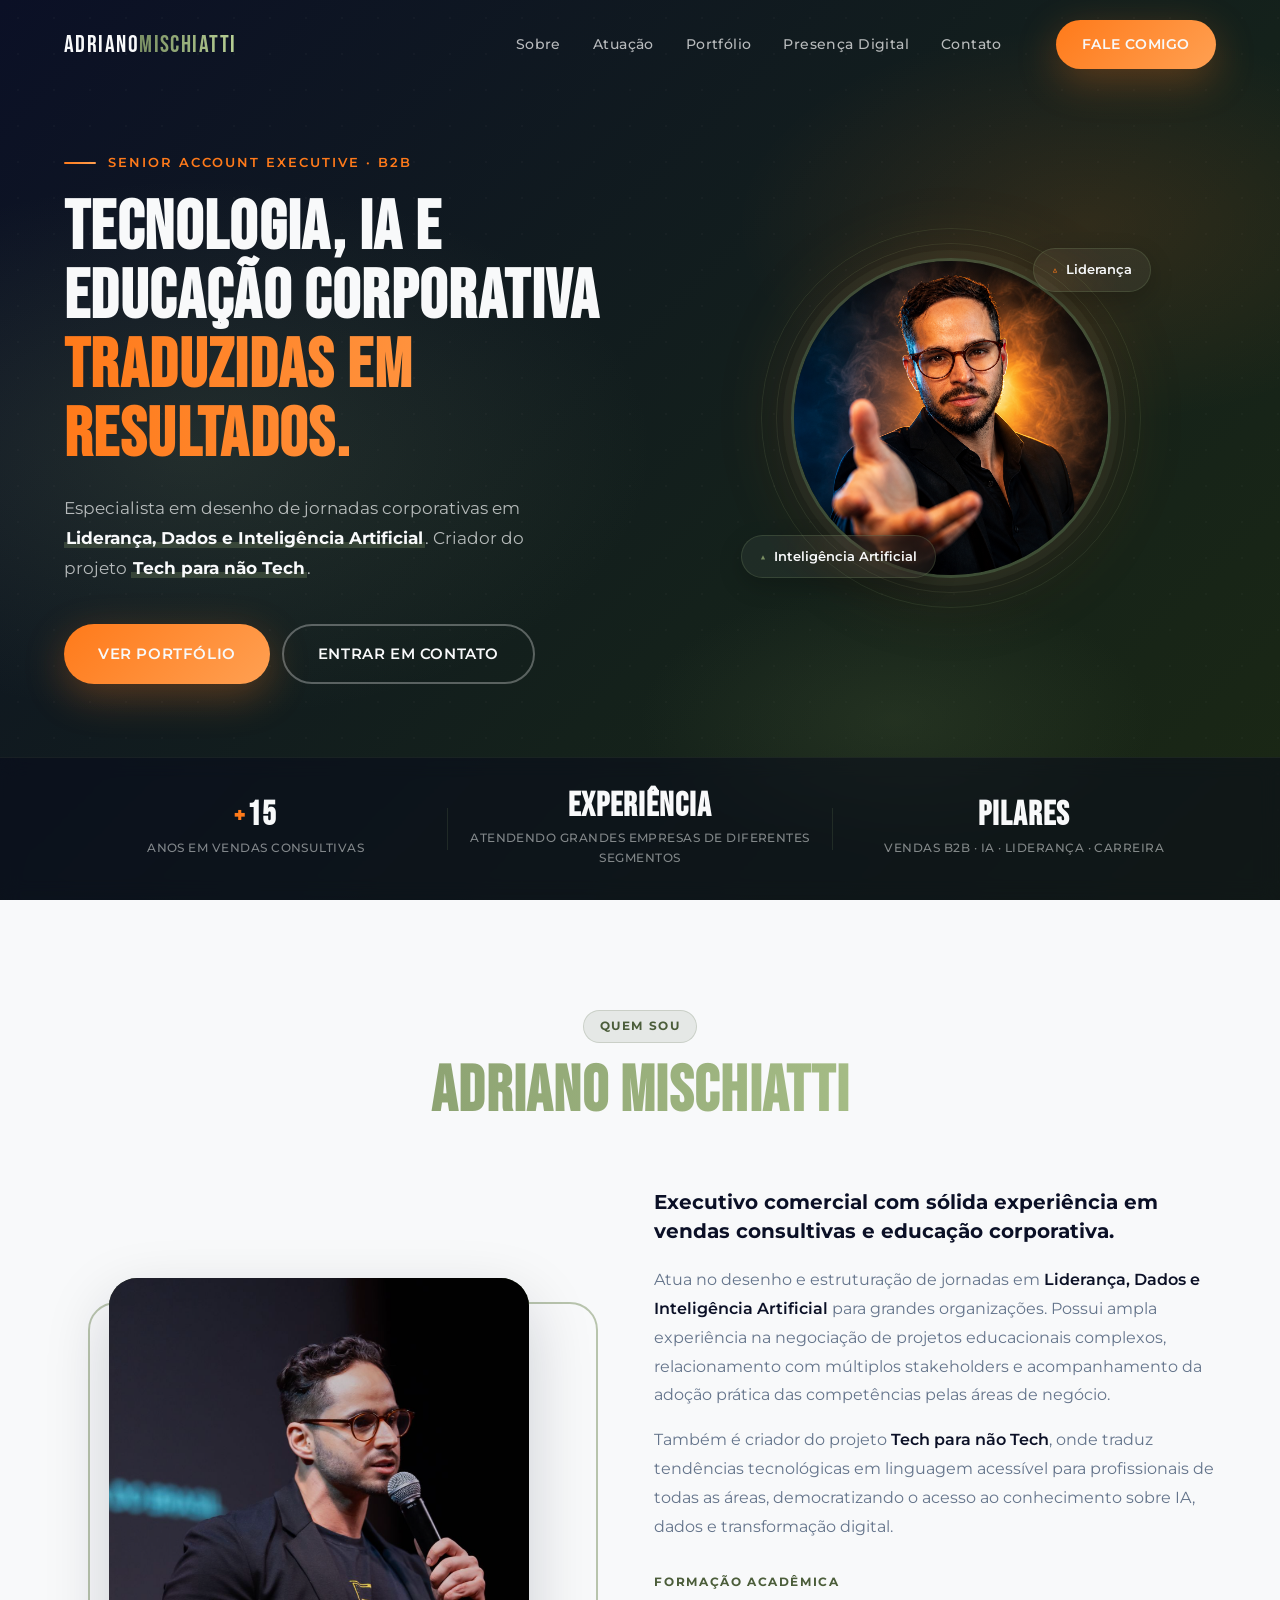
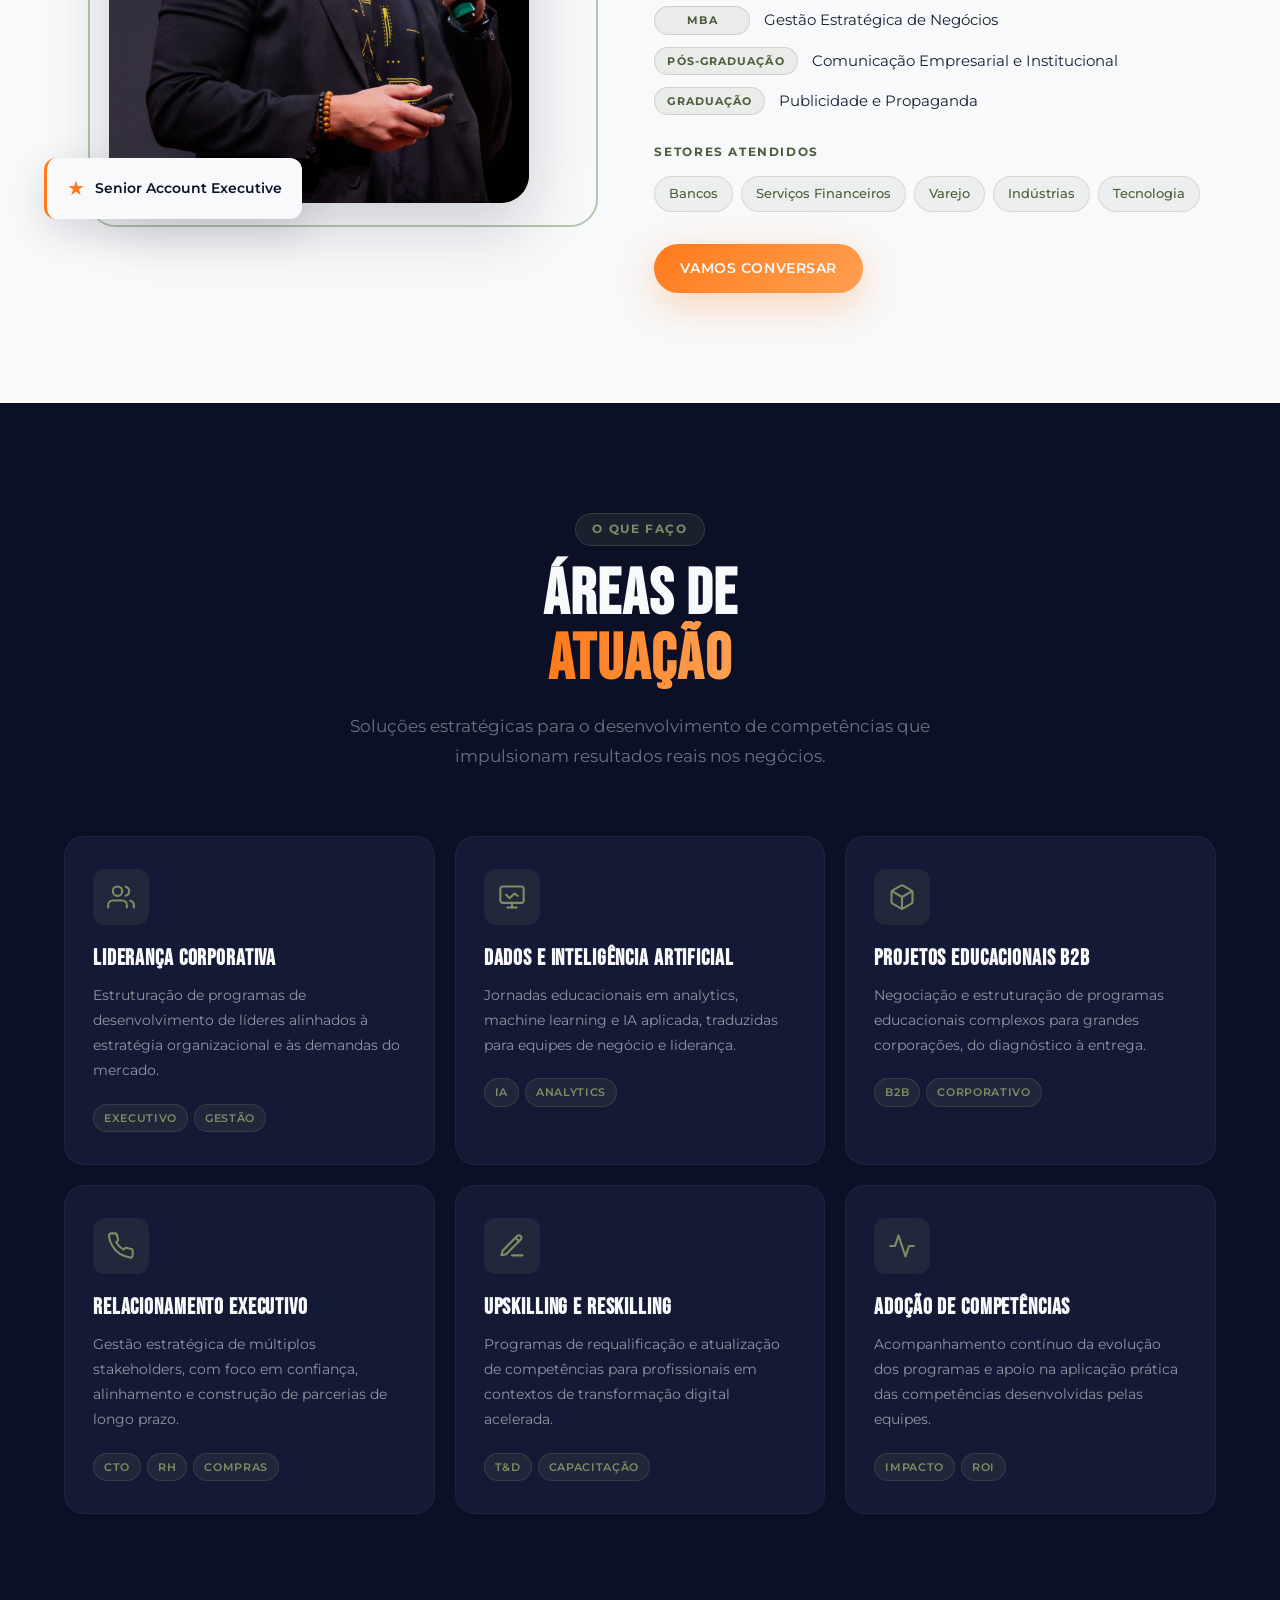
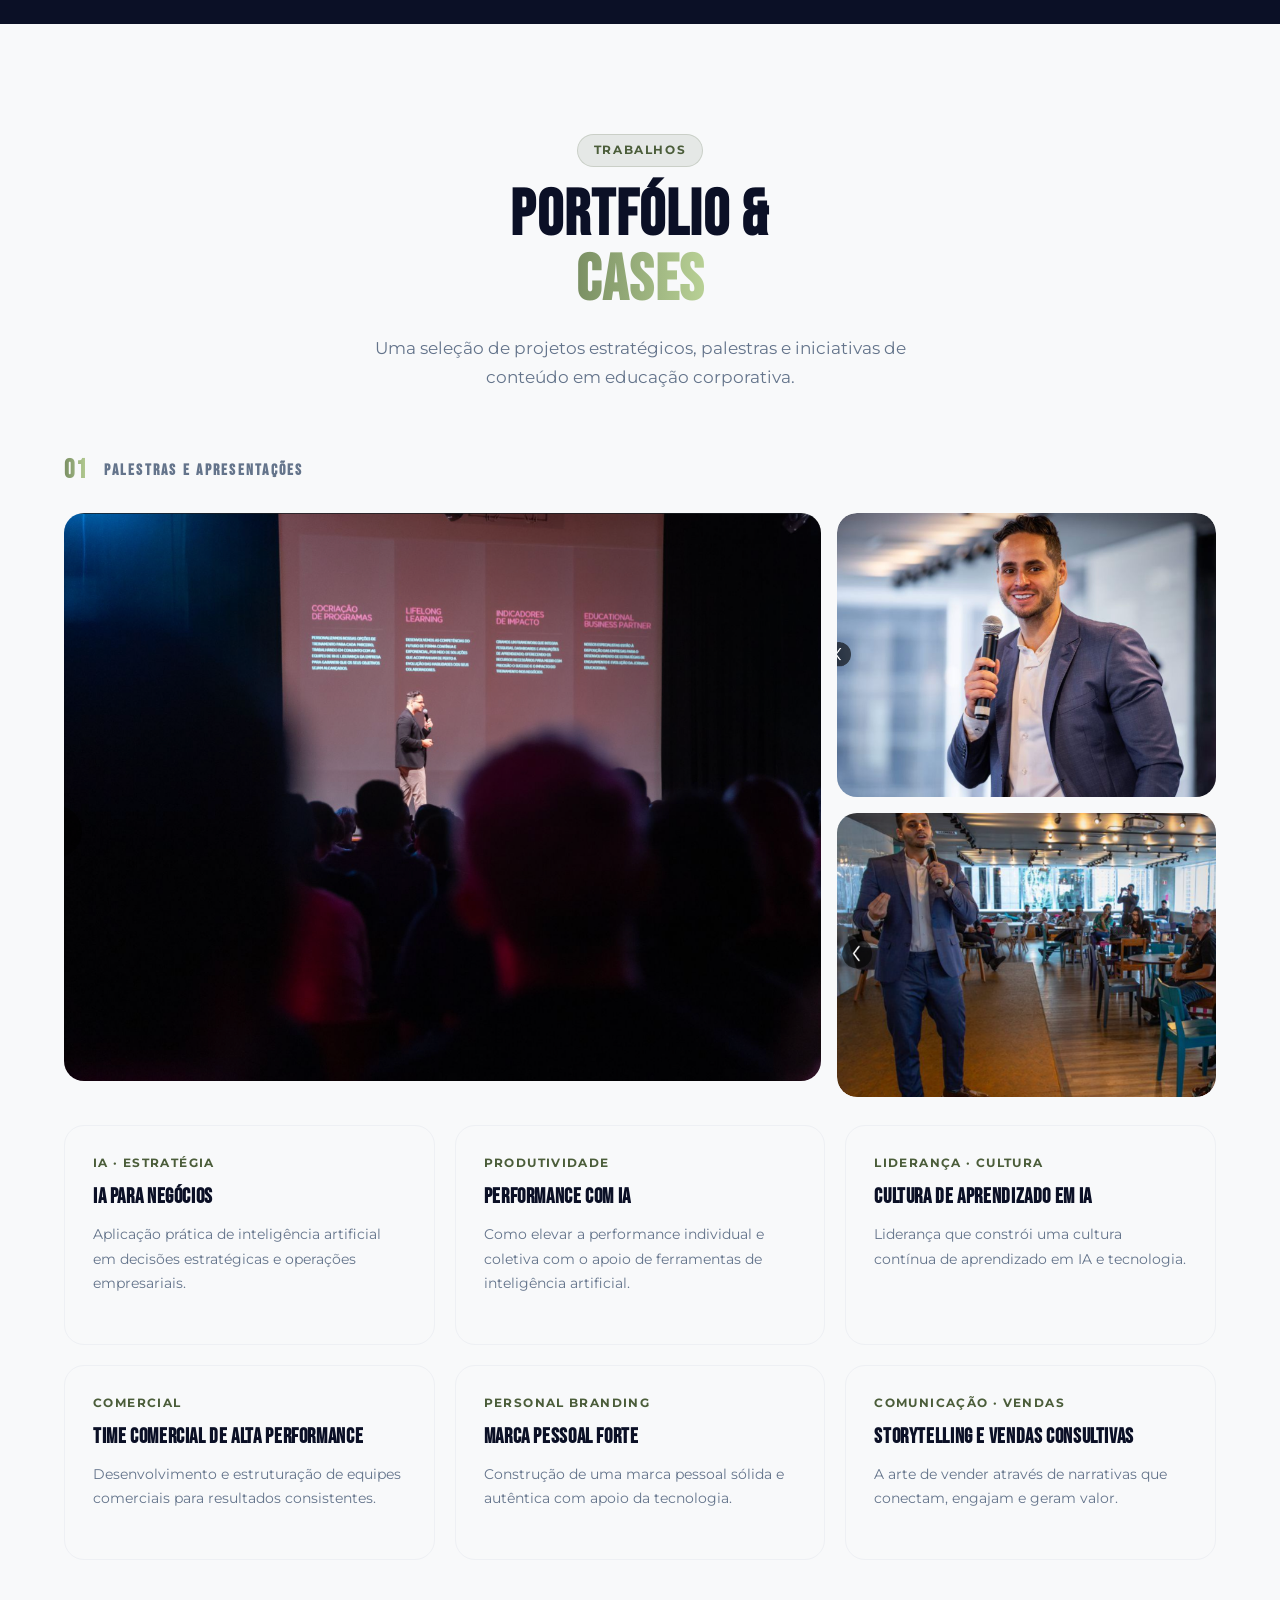
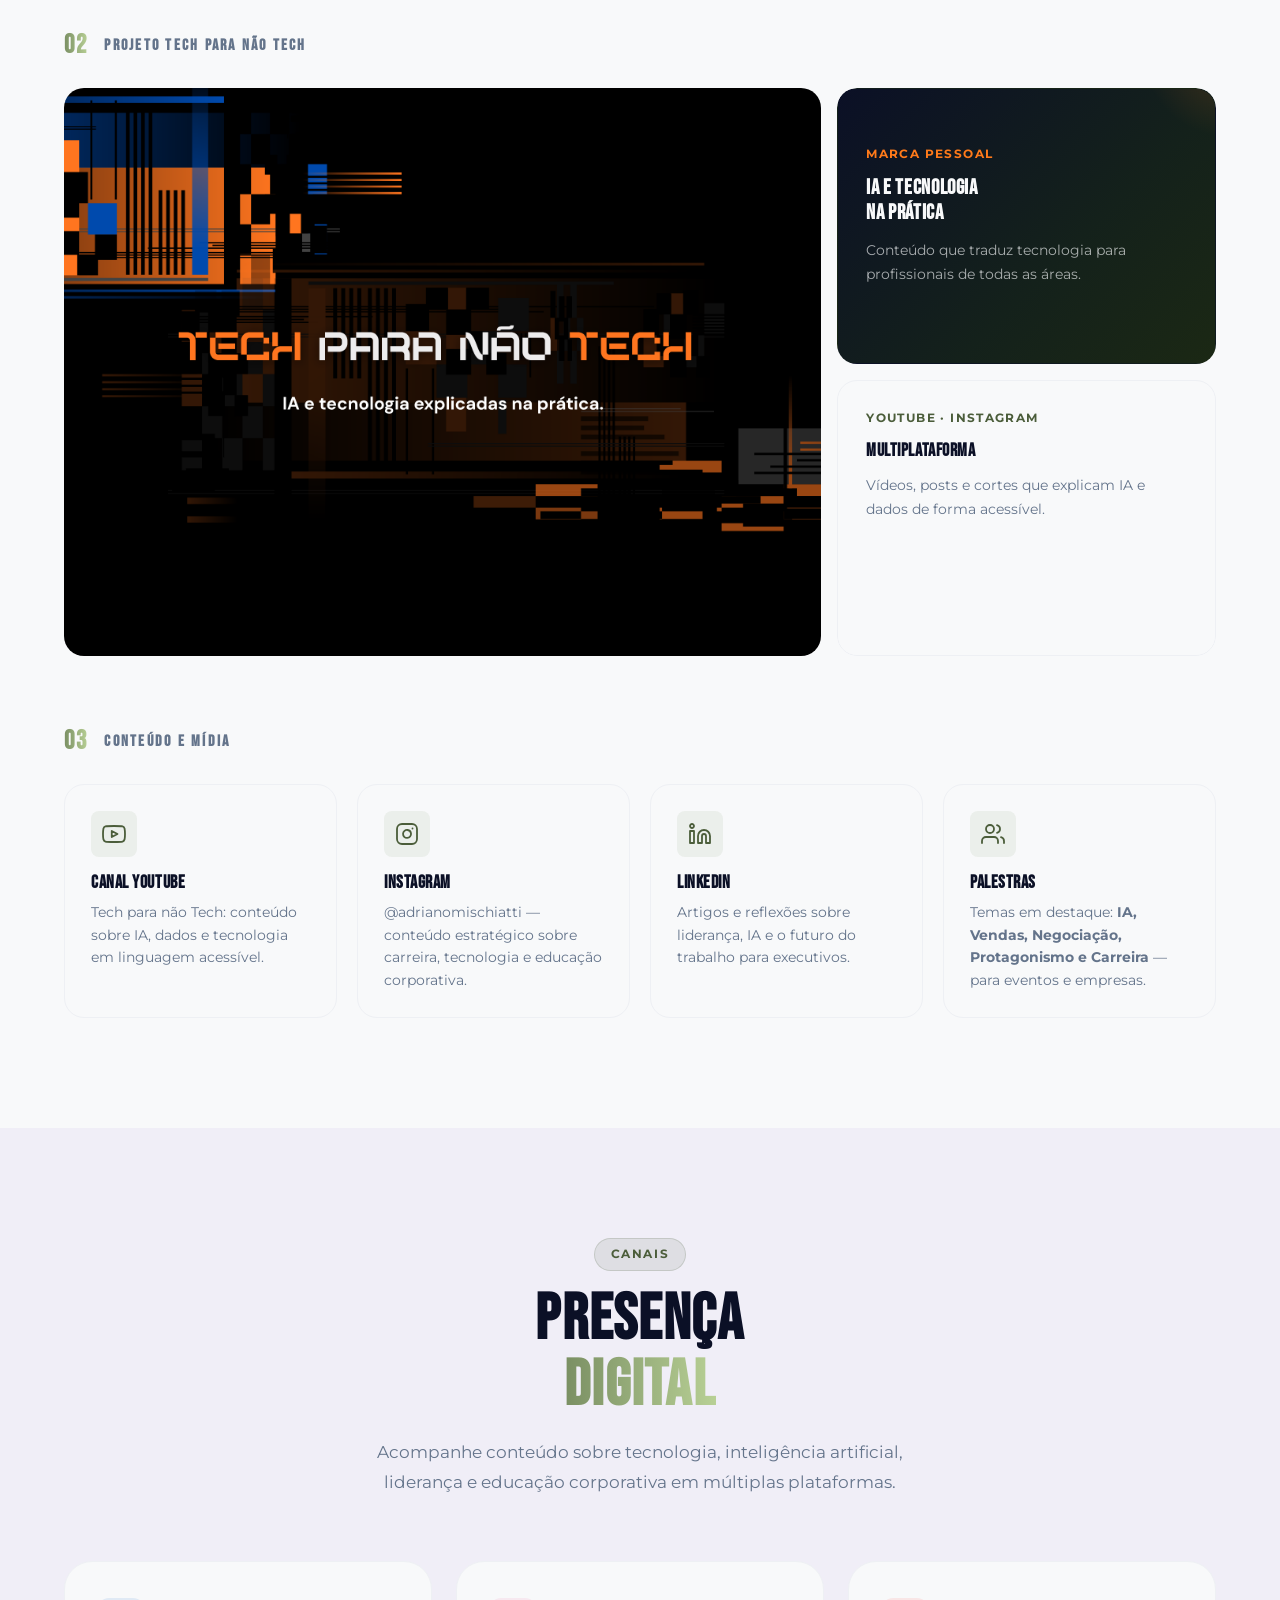
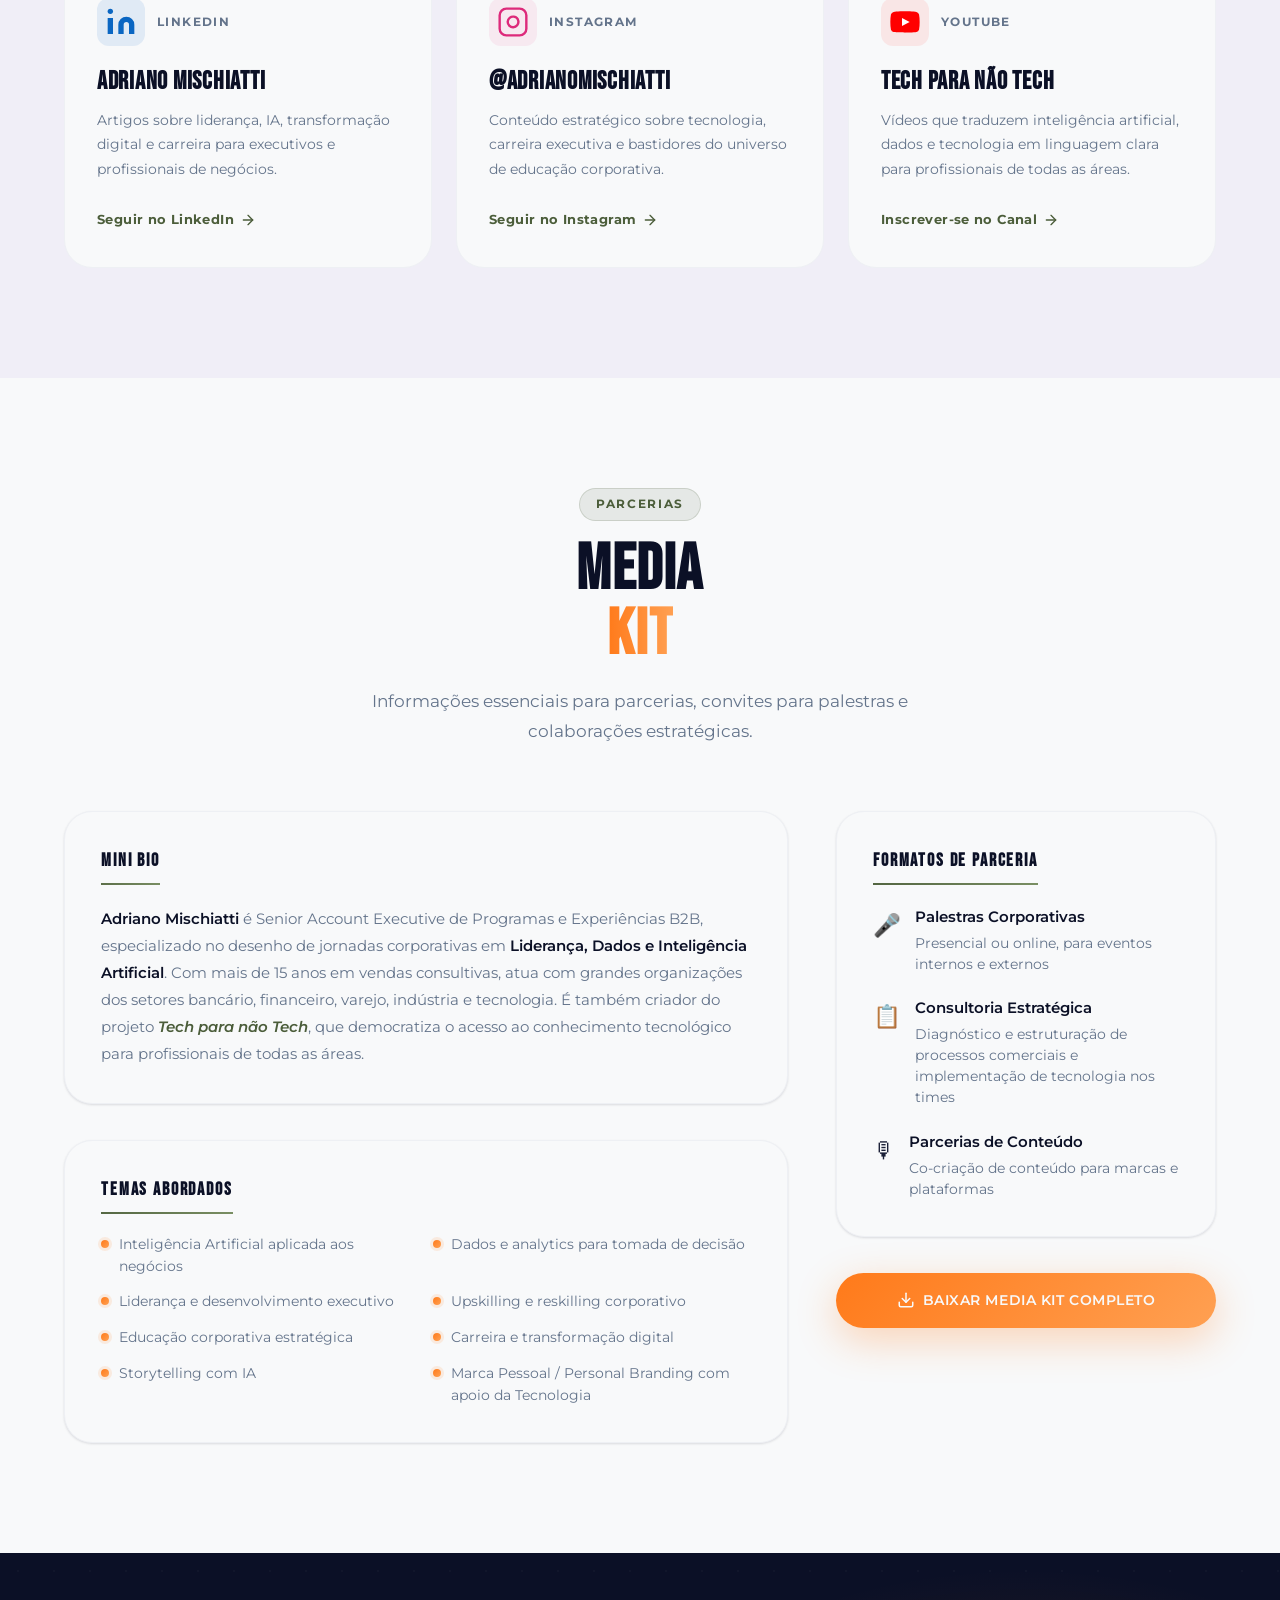
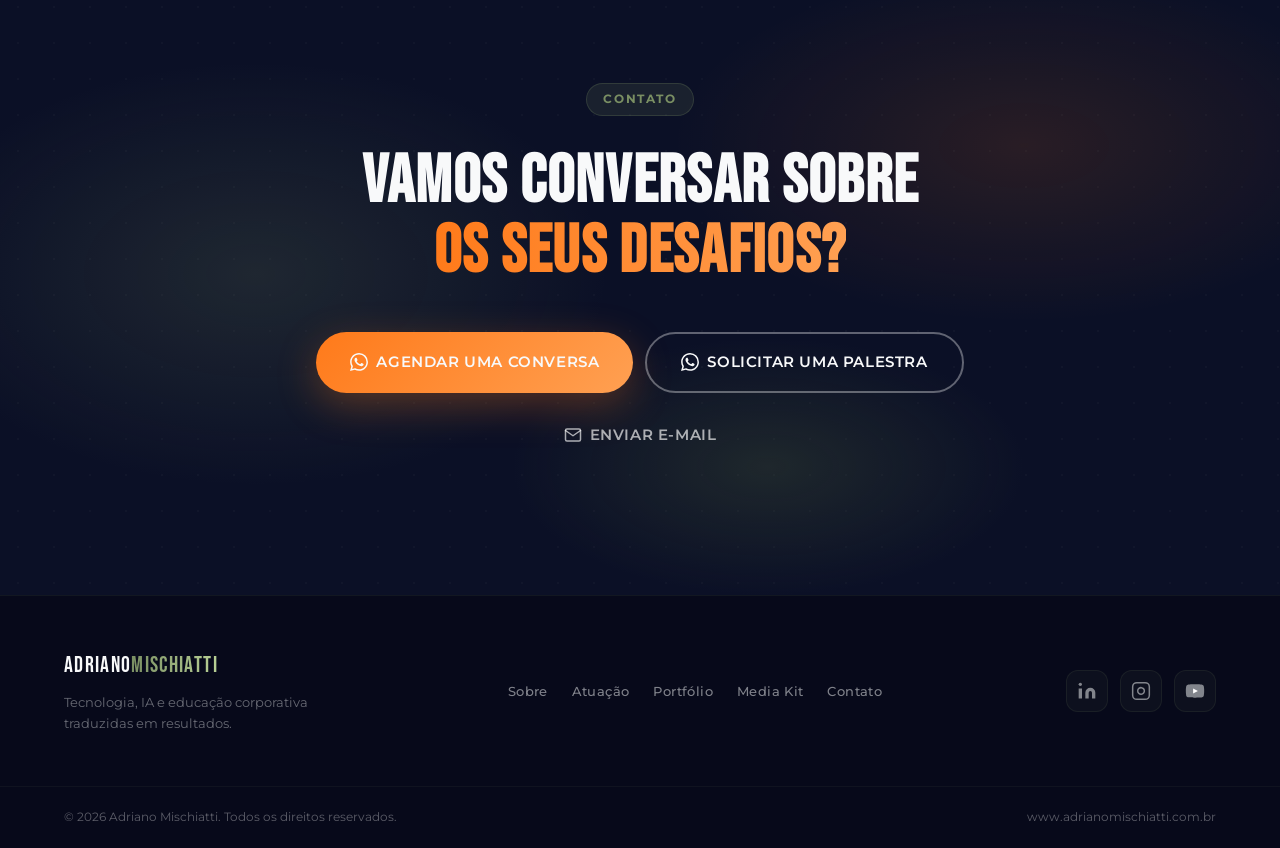
==== index.html @ 63781d8e "Initial commit: Adriano Mischiatti — Media Kit website" ====
<!DOCTYPE html>
<html lang="pt-BR">
<head>
  <meta charset="UTF-8" />
  <meta name="viewport" content="width=device-width, initial-scale=1.0" />
  <title>Adriano Mischiatti | Tecnologia, IA e Educação Corporativa</title>
  <meta name="description" content="Executivo comercial especializado em educação corporativa, liderança, dados e inteligência artificial. Criador do projeto Tech para não Tech." />
  <meta name="author" content="Adriano Mischiatti" />
  <link rel="canonical" href="https://www.adrianomischiatti.com.br" />

  <!-- Open Graph -->
  <meta property="og:type" content="website" />
  <meta property="og:url" content="https://www.adrianomischiatti.com.br" />
  <meta property="og:title" content="Adriano Mischiatti | Tecnologia, IA e Educação Corporativa" />
  <meta property="og:description" content="Executivo comercial especializado em educação corporativa, liderança, dados e inteligência artificial." />
  <meta property="og:image" content="https://www.adrianomischiatti.com.br/assets/images/og-image.jpg" />

  <!-- Twitter Card -->
  <meta name="twitter:card" content="summary_large_image" />
  <meta name="twitter:title" content="Adriano Mischiatti | Tecnologia, IA e Educação Corporativa" />
  <meta name="twitter:description" content="Executivo comercial especializado em educação corporativa, liderança, dados e inteligência artificial." />
  <meta name="twitter:image" content="https://www.adrianomischiatti.com.br/assets/images/og-image.jpg" />

  <!-- Favicon -->
  <link rel="icon" type="image/svg+xml" href="data:image/svg+xml,<svg xmlns='http://www.w3.org/2000/svg' viewBox='0 0 100 100'><rect width='100' height='100' rx='14' fill='%230B1026'/><text y='.9em' font-size='62' x='50%' text-anchor='middle' fill='%23FF7A1A' font-family='sans-serif' font-weight='bold'>A</text></svg>" />

  <!-- Google Fonts -->
  <link rel="preconnect" href="https://fonts.googleapis.com" />
  <link rel="preconnect" href="https://fonts.gstatic.com" crossorigin />
  <link href="https://fonts.googleapis.com/css2?family=Bebas+Neue&family=Montserrat:ital,wght@0,300;0,400;0,500;0,600;0,700;0,800;1,400&display=swap" rel="stylesheet" />

  <link rel="stylesheet" href="style.css" />
</head>
<body>

  <!-- ============================================================
       NAVIGATION
  ============================================================ -->
  <nav class="navbar" id="navbar" role="navigation" aria-label="Navegação principal">
    <div class="container navbar-inner">
      <a href="#hero" class="navbar-logo" aria-label="Adriano Mischiatti – Início">
        Adriano<span>Mischiatti</span>
      </a>

      <button class="navbar-toggle" id="navbarToggle" aria-label="Abrir menu" aria-expanded="false" aria-controls="navbarMenu">
        <span></span><span></span><span></span>
      </button>

      <ul class="navbar-menu" id="navbarMenu" role="list">
        <li><a href="#sobre" class="nav-link">Sobre</a></li>
        <li><a href="#atuacao" class="nav-link">Atuação</a></li>
        <li><a href="#portfolio" class="nav-link">Portfólio</a></li>
        <li><a href="#presenca-digital" class="nav-link">Presença Digital</a></li>
        <li><a href="#contato" class="nav-link">Contato</a></li>
      </ul>

      <a href="#contato" class="btn btn-primary navbar-cta">Fale Comigo</a>
    </div>
  </nav>

  <main>

    <!-- ============================================================
         HERO
    ============================================================ -->
    <section class="hero" id="hero" aria-label="Apresentação principal">
      <div class="hero-bg-pattern" aria-hidden="true"></div>
      <div class="container hero-inner">

        <div class="hero-content fade-in">
          <p class="hero-eyebrow">Senior Account Executive · B2B</p>
          <h1 class="hero-title">
            Tecnologia, IA e<br />educação corporativa<br />
            <span class="hero-title-accent">traduzidas em resultados.</span>
          </h1>
          <p class="hero-subtitle">
            Especialista em desenho de jornadas corporativas em <strong>Liderança, Dados e Inteligência Artificial</strong>. Criador do projeto <strong>Tech para não Tech</strong>.
          </p>
          <div class="hero-actions">
            <a href="#portfolio" class="btn btn-primary btn-lg">Ver Portfólio</a>
            <a href="#contato" class="btn btn-outline btn-lg">Entrar em Contato</a>
          </div>
        </div>

        <div class="hero-visual fade-in fade-in-delay" aria-hidden="true">
          <div class="hero-avatar-frame">
            <div class="hero-avatar">
              <img src="assets/images/adriano-hero.jpg" alt="Adriano Mischiatti" onerror="this.style.display='none';this.parentElement.classList.add('no-image')" />
              <div class="hero-avatar-placeholder" style="display:none">
                <span>AM</span>
              </div>
            </div>
            <div class="hero-avatar-ring hero-avatar-ring-1"></div>
            <div class="hero-avatar-ring hero-avatar-ring-2"></div>
            <div class="hero-badge hero-badge-top">
              <span class="hero-badge-icon">&#9651;</span>
              <span>Liderança</span>
            </div>
            <div class="hero-badge hero-badge-bottom">
              <span class="hero-badge-icon">&#9650;</span>
              <span>Inteligência Artificial</span>
            </div>
          </div>
        </div>

      </div>

      <div class="hero-stats" aria-label="Destaques profissionais">
        <div class="container">
          <div class="hero-stats-grid">
            <div class="hero-stat fade-up">
              <strong class="hero-stat-number"><span class="hero-stat-plus">+</span><span data-count="15">0</span></strong>
              <p class="hero-stat-label">anos em vendas consultivas</p>
            </div>
            <div class="hero-stat-divider" aria-hidden="true"></div>
            <div class="hero-stat fade-up" style="animation-delay:.15s">
              <strong class="hero-stat-number">Experiência</strong>
              <p class="hero-stat-label">atendendo grandes empresas de diferentes segmentos</p>
            </div>
            <div class="hero-stat-divider" aria-hidden="true"></div>
            <div class="hero-stat fade-up" style="animation-delay:.3s">
              <strong class="hero-stat-number">Pilares</strong>
              <p class="hero-stat-label">Vendas B2B · IA · Liderança · Carreira</p>
            </div>
          </div>
        </div>
      </div>
    </section>

    <!-- ============================================================
         SOBRE
    ============================================================ -->
    <section class="section section-light" id="sobre" aria-label="Sobre Adriano Mischiatti">
      <div class="container">
        <div class="section-header reveal">
          <span class="section-tag">Quem sou</span>
          <h2 class="section-title gradient-text-olive">Adriano Mischiatti</h2>
        </div>

        <div class="about-grid">
          <div class="about-image-col reveal">
            <div class="about-image-frame">
              <div class="about-image-wrapper">
                <img src="assets/images/adriano-about.jpg" alt="Adriano Mischiatti durante apresentação" />
              </div>
              <div class="about-image-card" aria-hidden="true">
                <span class="about-image-card-icon">&#9733;</span>
                <span>Senior Account Executive</span>
              </div>
            </div>
          </div>

          <div class="about-content-col reveal reveal-delay">
            <p class="about-lead">
              Executivo comercial com sólida experiência em vendas consultivas e educação corporativa.
            </p>
            <p class="about-text">
              Atua no desenho e estruturação de jornadas em <strong>Liderança, Dados e Inteligência Artificial</strong> para grandes organizações. Possui ampla experiência na negociação de projetos educacionais complexos, relacionamento com múltiplos stakeholders e acompanhamento da adoção prática das competências pelas áreas de negócio.
            </p>
            <p class="about-text">
              Também é criador do projeto <strong>Tech para não Tech</strong>, onde traduz tendências tecnológicas em linguagem acessível para profissionais de todas as áreas, democratizando o acesso ao conhecimento sobre IA, dados e transformação digital.
            </p>

            <div class="about-formation">
              <p class="about-sectors-label">Formação Acadêmica</p>
              <ul class="about-formation-list">
                <li>
                  <span class="formation-degree">MBA</span>
                  <span>Gestão Estratégica de Negócios</span>
                </li>
                <li>
                  <span class="formation-degree">Pós-graduação</span>
                  <span>Comunicação Empresarial e Institucional</span>
                </li>
                <li>
                  <span class="formation-degree">Graduação</span>
                  <span>Publicidade e Propaganda</span>
                </li>
              </ul>
            </div>

            <div class="about-sectors">
              <p class="about-sectors-label">Setores atendidos</p>
              <div class="about-sectors-list">
                <span class="sector-tag">Bancos</span>
                <span class="sector-tag">Serviços Financeiros</span>
                <span class="sector-tag">Varejo</span>
                <span class="sector-tag">Indústrias</span>
                <span class="sector-tag">Tecnologia</span>
              </div>
            </div>

            <a href="#contato" class="btn btn-primary">Vamos conversar</a>
          </div>
        </div>
      </div>
    </section>

    <!-- ============================================================
         ATUAÇÃO
    ============================================================ -->
    <section class="section section-dark" id="atuacao" aria-label="Áreas de atuação">
      <div class="container">
        <div class="section-header section-header-light reveal">
          <span class="section-tag section-tag-light">O que faço</span>
          <h2 class="section-title text-white">Áreas de<br /><span class="gradient-text-orange">Atuação</span></h2>
          <p class="section-description text-muted-light">
            Soluções estratégicas para o desenvolvimento de competências que impulsionam resultados reais nos negócios.
          </p>
        </div>

        <div class="services-grid">

          <article class="service-card reveal" style="--delay:0s">
            <div class="service-card-icon" aria-hidden="true">
              <svg width="28" height="28" viewBox="0 0 24 24" fill="none" stroke="currentColor" stroke-width="1.8" stroke-linecap="round" stroke-linejoin="round"><path d="M17 21v-2a4 4 0 0 0-4-4H5a4 4 0 0 0-4 4v2"/><circle cx="9" cy="7" r="4"/><path d="M23 21v-2a4 4 0 0 0-3-3.87"/><path d="M16 3.13a4 4 0 0 1 0 7.75"/></svg>
            </div>
            <h3 class="service-card-title">Liderança Corporativa</h3>
            <p class="service-card-text">Estruturação de programas de desenvolvimento de líderes alinhados à estratégia organizacional e às demandas do mercado.</p>
            <div class="service-card-footer">
              <span class="service-tag">Executivo</span>
              <span class="service-tag">Gestão</span>
            </div>
          </article>

          <article class="service-card reveal" style="--delay:.1s">
            <div class="service-card-icon" aria-hidden="true">
              <svg width="28" height="28" viewBox="0 0 24 24" fill="none" stroke="currentColor" stroke-width="1.8" stroke-linecap="round" stroke-linejoin="round"><rect x="2" y="3" width="20" height="14" rx="2"/><line x1="8" y1="21" x2="16" y2="21"/><line x1="12" y1="17" x2="12" y2="21"/><polyline points="7 10 10 13 14 9 17 11"/></svg>
            </div>
            <h3 class="service-card-title">Dados e Inteligência Artificial</h3>
            <p class="service-card-text">Jornadas educacionais em analytics, machine learning e IA aplicada, traduzidas para equipes de negócio e liderança.</p>
            <div class="service-card-footer">
              <span class="service-tag">IA</span>
              <span class="service-tag">Analytics</span>
            </div>
          </article>

          <article class="service-card reveal" style="--delay:.2s">
            <div class="service-card-icon" aria-hidden="true">
              <svg width="28" height="28" viewBox="0 0 24 24" fill="none" stroke="currentColor" stroke-width="1.8" stroke-linecap="round" stroke-linejoin="round"><path d="M21 16V8a2 2 0 0 0-1-1.73l-7-4a2 2 0 0 0-2 0l-7 4A2 2 0 0 0 3 8v8a2 2 0 0 0 1 1.73l7 4a2 2 0 0 0 2 0l7-4A2 2 0 0 0 21 16z"/><polyline points="3.27 6.96 12 12.01 20.73 6.96"/><line x1="12" y1="22.08" x2="12" y2="12"/></svg>
            </div>
            <h3 class="service-card-title">Projetos Educacionais B2B</h3>
            <p class="service-card-text">Negociação e estruturação de programas educacionais complexos para grandes corporações, do diagnóstico à entrega.</p>
            <div class="service-card-footer">
              <span class="service-tag">B2B</span>
              <span class="service-tag">Corporativo</span>
            </div>
          </article>

          <article class="service-card reveal" style="--delay:.3s">
            <div class="service-card-icon" aria-hidden="true">
              <svg width="28" height="28" viewBox="0 0 24 24" fill="none" stroke="currentColor" stroke-width="1.8" stroke-linecap="round" stroke-linejoin="round"><path d="M22 16.92v3a2 2 0 0 1-2.18 2 19.79 19.79 0 0 1-8.63-3.07A19.5 19.5 0 0 1 4.69 12 19.79 19.79 0 0 1 1.61 3.41 2 2 0 0 1 3.6 1.21h3a2 2 0 0 1 2 1.72c.127.96.361 1.903.7 2.81a2 2 0 0 1-.45 2.11L7.91 8.79a16 16 0 0 0 6.29 6.29l.95-.95a2 2 0 0 1 2.11-.45c.907.339 1.85.573 2.81.7A2 2 0 0 1 22 16.92z"/></svg>
            </div>
            <h3 class="service-card-title">Relacionamento Executivo</h3>
            <p class="service-card-text">Gestão estratégica de múltiplos stakeholders, com foco em confiança, alinhamento e construção de parcerias de longo prazo.</p>
            <div class="service-card-footer">
              <span class="service-tag">CTO</span>
              <span class="service-tag">RH</span>
              <span class="service-tag">Compras</span>
            </div>
          </article>

          <article class="service-card reveal" style="--delay:.4s">
            <div class="service-card-icon" aria-hidden="true">
              <svg width="28" height="28" viewBox="0 0 24 24" fill="none" stroke="currentColor" stroke-width="1.8" stroke-linecap="round" stroke-linejoin="round"><path d="M12 20h9"/><path d="M16.5 3.5a2.121 2.121 0 0 1 3 3L7 19l-4 1 1-4L16.5 3.5z"/><path d="M15 5l3 3"/></svg>
            </div>
            <h3 class="service-card-title">Upskilling e Reskilling</h3>
            <p class="service-card-text">Programas de requalificação e atualização de competências para profissionais em contextos de transformação digital acelerada.</p>
            <div class="service-card-footer">
              <span class="service-tag">T&D</span>
              <span class="service-tag">Capacitação</span>
            </div>
          </article>

          <article class="service-card reveal" style="--delay:.5s">
            <div class="service-card-icon" aria-hidden="true">
              <svg width="28" height="28" viewBox="0 0 24 24" fill="none" stroke="currentColor" stroke-width="1.8" stroke-linecap="round" stroke-linejoin="round"><polyline points="22 12 18 12 15 21 9 3 6 12 2 12"/></svg>
            </div>
            <h3 class="service-card-title">Adoção de Competências</h3>
            <p class="service-card-text">Acompanhamento contínuo da evolução dos programas e apoio na aplicação prática das competências desenvolvidas pelas equipes.</p>
            <div class="service-card-footer">
              <span class="service-tag">Impacto</span>
              <span class="service-tag">ROI</span>
            </div>
          </article>

        </div>
      </div>
    </section>

    <!-- ============================================================
         PORTFÓLIO
    ============================================================ -->
    <section class="section section-light" id="portfolio" aria-label="Portfólio">
      <div class="container">
        <div class="section-header reveal">
          <span class="section-tag">Trabalhos</span>
          <h2 class="section-title">Portfólio &<br /><span class="gradient-text-olive">Cases</span></h2>
          <p class="section-description">
            Uma seleção de projetos estratégicos, palestras e iniciativas de conteúdo em educação corporativa.
          </p>
        </div>

        <!-- Bloco 1: Palestras e Apresentações (com galeria) -->
        <div class="portfolio-block reveal">
          <h3 class="portfolio-block-title">
            <span class="portfolio-block-number">01</span>
            Palestras e Apresentações
          </h3>

          <div class="portfolio-gallery">
            <div class="portfolio-gallery-main">
              <img src="assets/images/palestra-1.jpg" alt="Adriano Mischiatti palestrando" />
            </div>
            <div class="portfolio-gallery-side">
              <div class="portfolio-gallery-item">
                <img src="assets/images/palestra-2.jpg" alt="Adriano Mischiatti em evento corporativo" />
              </div>
              <div class="portfolio-gallery-item">
                <img src="assets/images/palestra-3.jpg" alt="Adriano Mischiatti no Startup Awards" />
              </div>
            </div>
          </div>

          <div class="portfolio-grid">
            <article class="portfolio-card">
              <div class="portfolio-card-label">IA · Estratégia</div>
              <h4 class="portfolio-card-title">IA para Negócios</h4>
              <p class="portfolio-card-text">Aplicação prática de inteligência artificial em decisões estratégicas e operações empresariais.</p>
            </article>
            <article class="portfolio-card">
              <div class="portfolio-card-label">Produtividade</div>
              <h4 class="portfolio-card-title">Performance com IA</h4>
              <p class="portfolio-card-text">Como elevar a performance individual e coletiva com o apoio de ferramentas de inteligência artificial.</p>
            </article>
            <article class="portfolio-card">
              <div class="portfolio-card-label">Liderança · Cultura</div>
              <h4 class="portfolio-card-title">Cultura de Aprendizado em IA</h4>
              <p class="portfolio-card-text">Liderança que constrói uma cultura contínua de aprendizado em IA e tecnologia.</p>
            </article>
            <article class="portfolio-card">
              <div class="portfolio-card-label">Comercial</div>
              <h4 class="portfolio-card-title">Time Comercial de Alta Performance</h4>
              <p class="portfolio-card-text">Desenvolvimento e estruturação de equipes comerciais para resultados consistentes.</p>
            </article>
            <article class="portfolio-card">
              <div class="portfolio-card-label">Personal Branding</div>
              <h4 class="portfolio-card-title">Marca Pessoal Forte</h4>
              <p class="portfolio-card-text">Construção de uma marca pessoal sólida e autêntica com apoio da tecnologia.</p>
            </article>
            <article class="portfolio-card">
              <div class="portfolio-card-label">Comunicação · Vendas</div>
              <h4 class="portfolio-card-title">Storytelling e Vendas Consultivas</h4>
              <p class="portfolio-card-text">A arte de vender através de narrativas que conectam, engajam e geram valor.</p>
            </article>
          </div>
        </div>

        <!-- Bloco 2: Tech para não Tech -->
        <div class="portfolio-block reveal">
          <h3 class="portfolio-block-title">
            <span class="portfolio-block-number">02</span>
            Projeto Tech para não Tech
          </h3>

          <div class="portfolio-gallery">
            <div class="portfolio-gallery-main">
              <img src="assets/images/tech-para-nao-tech.jpg" alt="Tech para não Tech - IA e tecnologia explicadas na prática" />
            </div>
            <div class="portfolio-gallery-side">
              <article class="portfolio-card portfolio-card-featured" style="margin:0;display:flex;flex-direction:column;justify-content:center">
                <div class="portfolio-card-label">Marca Pessoal</div>
                <h4 class="portfolio-card-title">IA e tecnologia<br />na prática</h4>
                <p class="portfolio-card-text">Conteúdo que traduz tecnologia para profissionais de todas as áreas.</p>
              </article>
              <article class="portfolio-card" style="margin:0">
                <div class="portfolio-card-label">YouTube · Instagram</div>
                <h4 class="portfolio-card-title" style="font-size:1.1rem">Multiplataforma</h4>
                <p class="portfolio-card-text" style="margin-bottom:0">Vídeos, posts e cortes que explicam IA e dados de forma acessível.</p>
              </article>
            </div>
          </div>
        </div>

        <!-- Bloco 3: Conteúdo e Mídia -->
        <div class="portfolio-block reveal">
          <h3 class="portfolio-block-title">
            <span class="portfolio-block-number">03</span>
            Conteúdo e Mídia
          </h3>
          <div class="portfolio-grid portfolio-grid-4">
            <article class="portfolio-media-card">
              <div class="portfolio-media-icon" aria-hidden="true">
                <svg width="24" height="24" viewBox="0 0 24 24" fill="none" stroke="currentColor" stroke-width="1.8" stroke-linecap="round" stroke-linejoin="round"><path d="M22.54 6.42a2.78 2.78 0 0 0-1.95-1.96C18.88 4 12 4 12 4s-6.88 0-8.59.46a2.78 2.78 0 0 0-1.95 1.96A29 29 0 0 0 1 12a29 29 0 0 0 .46 5.58A2.78 2.78 0 0 0 3.41 19.54C5.12 20 12 20 12 20s6.88 0 8.59-.46a2.78 2.78 0 0 0 1.95-1.96A29 29 0 0 0 23 12a29 29 0 0 0-.46-5.58z"/><polygon points="9.75 15.02 15.5 12 9.75 8.98 9.75 15.02"/></svg>
              </div>
              <h4>Canal YouTube</h4>
              <p>Tech para não Tech: conteúdo sobre IA, dados e tecnologia em linguagem acessível.</p>
            </article>
            <article class="portfolio-media-card">
              <div class="portfolio-media-icon" aria-hidden="true">
                <svg width="24" height="24" viewBox="0 0 24 24" fill="none" stroke="currentColor" stroke-width="1.8" stroke-linecap="round" stroke-linejoin="round"><rect x="2" y="2" width="20" height="20" rx="5" ry="5"/><path d="M16 11.37A4 4 0 1 1 12.63 8 4 4 0 0 1 16 11.37z"/><line x1="17.5" y1="6.5" x2="17.51" y2="6.5"/></svg>
              </div>
              <h4>Instagram</h4>
              <p>@adrianomischiatti — conteúdo estratégico sobre carreira, tecnologia e educação corporativa.</p>
            </article>
            <article class="portfolio-media-card">
              <div class="portfolio-media-icon" aria-hidden="true">
                <svg width="24" height="24" viewBox="0 0 24 24" fill="none" stroke="currentColor" stroke-width="1.8" stroke-linecap="round" stroke-linejoin="round"><path d="M16 8a6 6 0 0 1 6 6v7h-4v-7a2 2 0 0 0-2-2 2 2 0 0 0-2 2v7h-4v-7a6 6 0 0 1 6-6z"/><rect x="2" y="9" width="4" height="12"/><circle cx="4" cy="4" r="2"/></svg>
              </div>
              <h4>LinkedIn</h4>
              <p>Artigos e reflexões sobre liderança, IA e o futuro do trabalho para executivos.</p>
            </article>
            <article class="portfolio-media-card">
              <div class="portfolio-media-icon" aria-hidden="true">
                <svg width="24" height="24" viewBox="0 0 24 24" fill="none" stroke="currentColor" stroke-width="1.8" stroke-linecap="round" stroke-linejoin="round"><path d="M17 21v-2a4 4 0 0 0-4-4H5a4 4 0 0 0-4 4v2"/><circle cx="9" cy="7" r="4"/><path d="M23 21v-2a4 4 0 0 0-3-3.87"/><path d="M16 3.13a4 4 0 0 1 0 7.75"/></svg>
              </div>
              <h4>Palestras</h4>
              <p>Temas em destaque: <strong>IA, Vendas, Negociação, Protagonismo e Carreira</strong> — para eventos e empresas.</p>
            </article>
          </div>
        </div>

      </div>
    </section>

    <!-- ============================================================
         PRESENÇA DIGITAL
    ============================================================ -->
    <section class="section section-alt" id="presenca-digital" aria-label="Presença digital">
      <div class="container">
        <div class="section-header reveal">
          <span class="section-tag">Canais</span>
          <h2 class="section-title">Presença<br /><span class="gradient-text-olive">Digital</span></h2>
          <p class="section-description">
            Acompanhe conteúdo sobre tecnologia, inteligência artificial, liderança e educação corporativa em múltiplas plataformas.
          </p>
        </div>

        <div class="social-grid">

          <a href="https://www.linkedin.com/in/adrianomischiatti" target="_blank" rel="noopener noreferrer" class="social-card social-card-linkedin reveal" aria-label="LinkedIn de Adriano Mischiatti">
            <div class="social-card-header">
              <div class="social-card-logo" aria-hidden="true">
                <svg width="32" height="32" viewBox="0 0 24 24" fill="currentColor"><path d="M16 8a6 6 0 0 1 6 6v7h-4v-7a2 2 0 0 0-2-2 2 2 0 0 0-2 2v7h-4v-7a6 6 0 0 1 6-6z"/><rect x="2" y="9" width="4" height="12"/><circle cx="4" cy="4" r="2"/></svg>
              </div>
              <span class="social-card-platform">LinkedIn</span>
            </div>
            <h3 class="social-card-title">Adriano Mischiatti</h3>
            <p class="social-card-description">Artigos sobre liderança, IA, transformação digital e carreira para executivos e profissionais de negócios.</p>
            <div class="social-card-cta">
              Seguir no LinkedIn
              <svg width="16" height="16" viewBox="0 0 24 24" fill="none" stroke="currentColor" stroke-width="2" stroke-linecap="round" stroke-linejoin="round" aria-hidden="true"><line x1="5" y1="12" x2="19" y2="12"/><polyline points="12 5 19 12 12 19"/></svg>
            </div>
          </a>

          <a href="https://www.instagram.com/adrianomischiatti" target="_blank" rel="noopener noreferrer" class="social-card social-card-instagram reveal reveal-delay" aria-label="Instagram de Adriano Mischiatti">
            <div class="social-card-header">
              <div class="social-card-logo" aria-hidden="true">
                <svg width="32" height="32" viewBox="0 0 24 24" fill="none" stroke="currentColor" stroke-width="1.8"><rect x="2" y="2" width="20" height="20" rx="5" ry="5"/><path d="M16 11.37A4 4 0 1 1 12.63 8 4 4 0 0 1 16 11.37z"/><line x1="17.5" y1="6.5" x2="17.51" y2="6.5"/></svg>
              </div>
              <span class="social-card-platform">Instagram</span>
            </div>
            <h3 class="social-card-title">@adrianomischiatti</h3>
            <p class="social-card-description">Conteúdo estratégico sobre tecnologia, carreira executiva e bastidores do universo de educação corporativa.</p>
            <div class="social-card-cta">
              Seguir no Instagram
              <svg width="16" height="16" viewBox="0 0 24 24" fill="none" stroke="currentColor" stroke-width="2" stroke-linecap="round" stroke-linejoin="round" aria-hidden="true"><line x1="5" y1="12" x2="19" y2="12"/><polyline points="12 5 19 12 12 19"/></svg>
            </div>
          </a>

          <a href="https://www.youtube.com/@techparanaotec" target="_blank" rel="noopener noreferrer" class="social-card social-card-youtube reveal reveal-delay-2" aria-label="YouTube Tech para não Tech">
            <div class="social-card-header">
              <div class="social-card-logo" aria-hidden="true">
                <svg width="32" height="32" viewBox="0 0 24 24" fill="currentColor"><path d="M22.54 6.42a2.78 2.78 0 0 0-1.95-1.96C18.88 4 12 4 12 4s-6.88 0-8.59.46a2.78 2.78 0 0 0-1.95 1.96A29 29 0 0 0 1 12a29 29 0 0 0 .46 5.58A2.78 2.78 0 0 0 3.41 19.54C5.12 20 12 20 12 20s6.88 0 8.59-.46a2.78 2.78 0 0 0 1.95-1.96A29 29 0 0 0 23 12a29 29 0 0 0-.46-5.58z"/><polygon points="9.75 15.02 15.5 12 9.75 8.98 9.75 15.02" fill="white"/></svg>
              </div>
              <span class="social-card-platform">YouTube</span>
            </div>
            <h3 class="social-card-title">Tech para não Tech</h3>
            <p class="social-card-description">Vídeos que traduzem inteligência artificial, dados e tecnologia em linguagem clara para profissionais de todas as áreas.</p>
            <div class="social-card-cta">
              Inscrever-se no Canal
              <svg width="16" height="16" viewBox="0 0 24 24" fill="none" stroke="currentColor" stroke-width="2" stroke-linecap="round" stroke-linejoin="round" aria-hidden="true"><line x1="5" y1="12" x2="19" y2="12"/><polyline points="12 5 19 12 12 19"/></svg>
            </div>
          </a>

        </div>
      </div>
    </section>

    <!-- ============================================================
         MEDIA KIT
    ============================================================ -->
    <section class="section section-light" id="media-kit" aria-label="Media Kit">
      <div class="container">
        <div class="section-header reveal">
          <span class="section-tag">Parcerias</span>
          <h2 class="section-title">Media<br /><span class="gradient-text-orange">Kit</span></h2>
          <p class="section-description">
            Informações essenciais para parcerias, convites para palestras e colaborações estratégicas.
          </p>
        </div>

        <div class="mediakit-grid">

          <div class="mediakit-main reveal">

            <div class="mediakit-bio">
              <h3 class="mediakit-section-title">Mini Bio</h3>
              <p class="mediakit-bio-text">
                <strong>Adriano Mischiatti</strong> é Senior Account Executive de Programas e Experiências B2B, especializado no desenho de jornadas corporativas em <strong>Liderança, Dados e Inteligência Artificial</strong>. Com mais de 15 anos em vendas consultivas, atua com grandes organizações dos setores bancário, financeiro, varejo, indústria e tecnologia. É também criador do projeto <em>Tech para não Tech</em>, que democratiza o acesso ao conhecimento tecnológico para profissionais de todas as áreas.
              </p>
            </div>

            <div class="mediakit-themes">
              <h3 class="mediakit-section-title">Temas Abordados</h3>
              <div class="mediakit-themes-grid">
                <div class="mediakit-theme-item">
                  <div class="mediakit-theme-dot" aria-hidden="true"></div>
                  <span>Inteligência Artificial aplicada aos negócios</span>
                </div>
                <div class="mediakit-theme-item">
                  <div class="mediakit-theme-dot" aria-hidden="true"></div>
                  <span>Dados e analytics para tomada de decisão</span>
                </div>
                <div class="mediakit-theme-item">
                  <div class="mediakit-theme-dot" aria-hidden="true"></div>
                  <span>Liderança e desenvolvimento executivo</span>
                </div>
                <div class="mediakit-theme-item">
                  <div class="mediakit-theme-dot" aria-hidden="true"></div>
                  <span>Upskilling e reskilling corporativo</span>
                </div>
                <div class="mediakit-theme-item">
                  <div class="mediakit-theme-dot" aria-hidden="true"></div>
                  <span>Educação corporativa estratégica</span>
                </div>
                <div class="mediakit-theme-item">
                  <div class="mediakit-theme-dot" aria-hidden="true"></div>
                  <span>Carreira e transformação digital</span>
                </div>
                <div class="mediakit-theme-item">
                  <div class="mediakit-theme-dot" aria-hidden="true"></div>
                  <span>Storytelling com IA</span>
                </div>
                <div class="mediakit-theme-item">
                  <div class="mediakit-theme-dot" aria-hidden="true"></div>
                  <span>Marca Pessoal / Personal Branding com apoio da Tecnologia</span>
                </div>
              </div>
            </div>

          </div>

          <div class="mediakit-sidebar reveal reveal-delay">

            <div class="mediakit-formats">
              <h3 class="mediakit-section-title">Formatos de Parceria</h3>
              <ul class="mediakit-formats-list">
                <li class="mediakit-format-item">
                  <div class="mediakit-format-icon" aria-hidden="true">&#127908;</div>
                  <div>
                    <strong>Palestras Corporativas</strong>
                    <p>Presencial ou online, para eventos internos e externos</p>
                  </div>
                </li>
                <li class="mediakit-format-item">
                  <div class="mediakit-format-icon" aria-hidden="true">&#128203;</div>
                  <div>
                    <strong>Consultoria Estratégica</strong>
                    <p>Diagnóstico e estruturação de processos comerciais e implementação de tecnologia nos times</p>
                  </div>
                </li>
                <li class="mediakit-format-item">
                  <div class="mediakit-format-icon" aria-hidden="true">&#127897;</div>
                  <div>
                    <strong>Parcerias de Conteúdo</strong>
                    <p>Co-criação de conteúdo para marcas e plataformas</p>
                  </div>
                </li>
              </ul>
            </div>

            <a href="#" class="btn btn-primary mediakit-download" download aria-label="Baixar Media Kit completo em PDF">
              <svg width="18" height="18" viewBox="0 0 24 24" fill="none" stroke="currentColor" stroke-width="2" stroke-linecap="round" stroke-linejoin="round" aria-hidden="true"><path d="M21 15v4a2 2 0 0 1-2 2H5a2 2 0 0 1-2-2v-4"/><polyline points="7 10 12 15 17 10"/><line x1="12" y1="15" x2="12" y2="3"/></svg>
              Baixar Media Kit completo
            </a>
          </div>

        </div>
      </div>
    </section>

    <!-- ============================================================
         CTA FINAL / CONTATO
    ============================================================ -->
    <section class="section cta-section" id="contato" aria-label="Entre em contato">
      <div class="cta-bg" aria-hidden="true"></div>
      <div class="container cta-inner">
        <div class="cta-content reveal">
          <span class="section-tag section-tag-light">Contato</span>
          <h2 class="cta-title">Vamos conversar sobre<br /><span class="gradient-text-orange">os seus desafios?</span></h2>
          <div class="cta-actions">
            <a href="https://wa.me/5511941799207?text=Ol%C3%A1%20Adriano%2C%20gostaria%20de%20agendar%20uma%20conversa." target="_blank" rel="noopener noreferrer" class="btn btn-primary btn-lg" aria-label="Agendar conversa pelo WhatsApp">
              <svg width="18" height="18" viewBox="0 0 24 24" fill="currentColor" aria-hidden="true"><path d="M17.472 14.382c-.297-.149-1.758-.867-2.03-.967-.273-.099-.471-.148-.67.15-.197.297-.767.966-.94 1.164-.173.199-.347.223-.644.075-.297-.15-1.255-.463-2.39-1.475-.883-.788-1.48-1.761-1.653-2.059-.173-.297-.018-.458.13-.606.134-.133.298-.347.446-.52.149-.174.198-.298.298-.497.099-.198.05-.371-.025-.52-.075-.149-.669-1.612-.916-2.207-.242-.579-.487-.5-.669-.51-.173-.008-.371-.01-.57-.01-.198 0-.52.074-.792.372-.272.297-1.04 1.016-1.04 2.479 0 1.462 1.065 2.875 1.213 3.074.149.198 2.096 3.2 5.077 4.487.709.306 1.262.489 1.694.625.712.227 1.36.195 1.871.118.571-.085 1.758-.719 2.006-1.413.248-.694.248-1.289.173-1.413-.074-.124-.272-.198-.57-.347m-5.421 7.403h-.004a9.87 9.87 0 01-5.031-1.378l-.361-.214-3.741.982.998-3.648-.235-.374a9.86 9.86 0 01-1.51-5.26c.001-5.45 4.436-9.884 9.888-9.884 2.64 0 5.122 1.03 6.988 2.898a9.825 9.825 0 012.893 6.994c-.003 5.45-4.437 9.884-9.885 9.884m8.413-18.297A11.815 11.815 0 0012.05 0C5.495 0 .16 5.335.157 11.892c0 2.096.547 4.142 1.588 5.945L.057 24l6.305-1.654a11.882 11.882 0 005.683 1.448h.005c6.554 0 11.89-5.335 11.893-11.893a11.821 11.821 0 00-3.48-8.413z"/></svg>
              Agendar uma conversa
            </a>
            <a href="https://wa.me/5511941799207?text=Ol%C3%A1%20Adriano%2C%20gostaria%20de%20solicitar%20uma%20palestra." target="_blank" rel="noopener noreferrer" class="btn btn-outline-light btn-lg" aria-label="Solicitar palestra pelo WhatsApp">
              <svg width="18" height="18" viewBox="0 0 24 24" fill="currentColor" aria-hidden="true"><path d="M17.472 14.382c-.297-.149-1.758-.867-2.03-.967-.273-.099-.471-.148-.67.15-.197.297-.767.966-.94 1.164-.173.199-.347.223-.644.075-.297-.15-1.255-.463-2.39-1.475-.883-.788-1.48-1.761-1.653-2.059-.173-.297-.018-.458.13-.606.134-.133.298-.347.446-.52.149-.174.198-.298.298-.497.099-.198.05-.371-.025-.52-.075-.149-.669-1.612-.916-2.207-.242-.579-.487-.5-.669-.51-.173-.008-.371-.01-.57-.01-.198 0-.52.074-.792.372-.272.297-1.04 1.016-1.04 2.479 0 1.462 1.065 2.875 1.213 3.074.149.198 2.096 3.2 5.077 4.487.709.306 1.262.489 1.694.625.712.227 1.36.195 1.871.118.571-.085 1.758-.719 2.006-1.413.248-.694.248-1.289.173-1.413-.074-.124-.272-.198-.57-.347m-5.421 7.403h-.004a9.87 9.87 0 01-5.031-1.378l-.361-.214-3.741.982.998-3.648-.235-.374a9.86 9.86 0 01-1.51-5.26c.001-5.45 4.436-9.884 9.888-9.884 2.64 0 5.122 1.03 6.988 2.898a9.825 9.825 0 012.893 6.994c-.003 5.45-4.437 9.884-9.885 9.884m8.413-18.297A11.815 11.815 0 0012.05 0C5.495 0 .16 5.335.157 11.892c0 2.096.547 4.142 1.588 5.945L.057 24l6.305-1.654a11.882 11.882 0 005.683 1.448h.005c6.554 0 11.89-5.335 11.893-11.893a11.821 11.821 0 00-3.48-8.413z"/></svg>
              Solicitar uma palestra
            </a>
            <a href="mailto:adriano.amc23@gmail.com" class="btn btn-ghost-light btn-lg">
              <svg width="18" height="18" viewBox="0 0 24 24" fill="none" stroke="currentColor" stroke-width="2" stroke-linecap="round" stroke-linejoin="round" aria-hidden="true"><path d="M4 4h16c1.1 0 2 .9 2 2v12c0 1.1-.9 2-2 2H4c-1.1 0-2-.9-2-2V6c0-1.1.9-2 2-2z"/><polyline points="22,6 12,13 2,6"/></svg>
              Enviar e-mail
            </a>
          </div>
        </div>
      </div>
    </section>

  </main>

  <!-- ============================================================
       FOOTER
  ============================================================ -->
  <footer class="footer" role="contentinfo">
    <div class="container footer-inner">
      <div class="footer-brand">
        <a href="#hero" class="footer-logo" aria-label="Adriano Mischiatti – Voltar ao início">
          Adriano<span>Mischiatti</span>
        </a>
        <p class="footer-tagline">Tecnologia, IA e educação corporativa traduzidas em resultados.</p>
      </div>

      <nav class="footer-nav" aria-label="Links de rodapé">
        <a href="#sobre">Sobre</a>
        <a href="#atuacao">Atuação</a>
        <a href="#portfolio">Portfólio</a>
        <a href="#media-kit">Media Kit</a>
        <a href="#contato">Contato</a>
      </nav>

      <div class="footer-social" aria-label="Redes sociais">
        <a href="https://www.linkedin.com/in/adrianomischiatti" target="_blank" rel="noopener noreferrer" aria-label="LinkedIn">
          <svg width="20" height="20" viewBox="0 0 24 24" fill="currentColor" aria-hidden="true"><path d="M16 8a6 6 0 0 1 6 6v7h-4v-7a2 2 0 0 0-2-2 2 2 0 0 0-2 2v7h-4v-7a6 6 0 0 1 6-6z"/><rect x="2" y="9" width="4" height="12"/><circle cx="4" cy="4" r="2"/></svg>
        </a>
        <a href="https://www.instagram.com/adrianomischiatti" target="_blank" rel="noopener noreferrer" aria-label="Instagram">
          <svg width="20" height="20" viewBox="0 0 24 24" fill="none" stroke="currentColor" stroke-width="1.8" aria-hidden="true"><rect x="2" y="2" width="20" height="20" rx="5" ry="5"/><path d="M16 11.37A4 4 0 1 1 12.63 8 4 4 0 0 1 16 11.37z"/><line x1="17.5" y1="6.5" x2="17.51" y2="6.5"/></svg>
        </a>
        <a href="https://www.youtube.com/@techparanaotec" target="_blank" rel="noopener noreferrer" aria-label="YouTube – Tech para não Tech">
          <svg width="20" height="20" viewBox="0 0 24 24" fill="currentColor" aria-hidden="true"><path d="M22.54 6.42a2.78 2.78 0 0 0-1.95-1.96C18.88 4 12 4 12 4s-6.88 0-8.59.46a2.78 2.78 0 0 0-1.95 1.96A29 29 0 0 0 1 12a29 29 0 0 0 .46 5.58A2.78 2.78 0 0 0 3.41 19.54C5.12 20 12 20 12 20s6.88 0 8.59-.46a2.78 2.78 0 0 0 1.95-1.96A29 29 0 0 0 23 12a29 29 0 0 0-.46-5.58z"/><polygon points="9.75 15.02 15.5 12 9.75 8.98 9.75 15.02" fill="white"/></svg>
        </a>
      </div>
    </div>

    <div class="footer-bottom">
      <div class="container">
        <p>&copy; <span id="currentYear"></span> Adriano Mischiatti. Todos os direitos reservados.</p>
        <p>
          <a href="https://www.adrianomischiatti.com.br" aria-label="www.adrianomischiatti.com.br">www.adrianomischiatti.com.br</a>
        </p>
      </div>
    </div>
  </footer>

  <script src="script.js"></script>
</body>
</html>
---- style.css ----
/* ============================================================
   ADRIANO MISCHIATTI — MEDIA KIT WEBSITE
   style.css  ·  Identidade visual: Verde Oliva + Laranja Premium
   ============================================================ */

/* ============================================================
   1. CUSTOM PROPERTIES (Brand Palette)
============================================================ */
:root {
  /* Paleta oficial */
  --bg-primary:     #0B1026;  /* Azul Profundo (fundo principal) */
  --olive-deep:    #4B5D3A;  /* Verde Oliva Profundo (destaques primários) */
  --olive-light:   #7A8F63;  /* Sage Oliva (apoio e gradientes) */
  --orange:         #FF7A1A;  /* Laranja Premium (CTA / alto destaque) */
  --gray-text:      #64748B;  /* Cinza Neutro (texto secundário) */
  --white-soft:     #F8F9FA;  /* Branco Suave (texto principal) */

  /* Derivações */
  --bg-elevated:    #141A36;  /* Cartões e seções elevadas no dark */
  --bg-deeper:      #07091A;  /* Footer, áreas mais profundas */
  --olive-darker:  #3A4A2D;
  --orange-light:   #FFA052;
  --orange-dark:    #E66608;

  --border-dark-bg: rgba(122,143,99,.14);
  --border-light:   #E5E7EB;
  --border-soft:    #EEF0F4;

  --text-on-light:  #1A1F36;
  --text-muted:     #64748B;
  --text-on-dark:   #F8F9FA;
  --text-muted-dark:rgba(248,249,250,.55);

  /* Sombras */
  --shadow-sm:      0 1px 3px rgba(11,16,38,.08), 0 1px 2px rgba(11,16,38,.05);
  --shadow-md:      0 4px 16px rgba(11,16,38,.08);
  --shadow-lg:      0 12px 40px rgba(11,16,38,.14);
  --shadow-xl:      0 24px 64px rgba(11,16,38,.18);
  --shadow-olive:  0 12px 40px rgba(75,93,58,.25);
  --shadow-orange:  0 12px 40px rgba(255,122,26,.3);
  --shadow-glow:    0 0 0 8px rgba(122,143,99,.08);

  /* Gradientes */
  --gradient-olive: linear-gradient(135deg, #4B5D3A 0%, #7A8F63 100%);
  --gradient-orange: linear-gradient(135deg, #FF7A1A 0%, #FFA052 100%);
  --gradient-hero:   linear-gradient(135deg, #0B1026 0%, #14211B 60%, #1B2814 100%);
  --gradient-text-olive: linear-gradient(90deg, #7A8F63, #B8D095);
  --gradient-text-orange: linear-gradient(90deg, #FF7A1A, #FFA052);

  /* Tipografia */
  --font-heading:   'Bebas Neue', 'Oswald', 'Anton', 'Montserrat', sans-serif;
  --font-body:      'Montserrat', system-ui, -apple-system, sans-serif;

  /* Espaçamento */
  --section-py:     110px;
  --section-py-sm:  64px;
  --container-px:   24px;

  /* Raio */
  --radius-sm:  8px;
  --radius-md:  12px;
  --radius-lg:  20px;
  --radius-xl:  28px;
  --radius-full:9999px;

  /* Transições */
  --transition-fast: 0.2s ease;
  --transition-base: 0.35s ease;
  --transition-slow: 0.55s cubic-bezier(.4,0,.2,1);
}

/* ============================================================
   2. RESET & BASE
============================================================ */
*, *::before, *::after {
  box-sizing: border-box;
  margin: 0;
  padding: 0;
}

html {
  scroll-behavior: smooth;
  font-size: 16px;
  -webkit-text-size-adjust: 100%;
}

body {
  font-family: var(--font-body);
  color: var(--text-on-light);
  background: var(--white-soft);
  line-height: 1.65;
  overflow-x: hidden;
  -webkit-font-smoothing: antialiased;
  -moz-osx-font-smoothing: grayscale;
}

img { max-width: 100%; height: auto; display: block; }
a   { color: inherit; text-decoration: none; }
ul  { list-style: none; }

button {
  cursor: pointer;
  border: none;
  background: none;
  font-family: inherit;
}

/* ============================================================
   3. UTILITIES
============================================================ */
.container {
  width: 100%;
  max-width: 1200px;
  margin: 0 auto;
  padding: 0 var(--container-px);
}

.text-accent      { color: var(--olive-light); }
.text-electric    { color: var(--olive-light); }
.text-gold        { color: var(--orange); }
.text-orange      { color: var(--orange); }
.text-white       { color: var(--white-soft); }
.text-muted-light { color: var(--text-muted-dark); }

/* Gradient text */
.gradient-text-olive {
  background: var(--gradient-text-olive);
  -webkit-background-clip: text;
  -webkit-text-fill-color: transparent;
  background-clip: text;
}
.gradient-text-orange {
  background: var(--gradient-text-orange);
  -webkit-background-clip: text;
  -webkit-text-fill-color: transparent;
  background-clip: text;
}

/* ============================================================
   4. TYPOGRAPHY
============================================================ */
h1, h2, h3, h4 {
  font-family: var(--font-heading);
  letter-spacing: .02em;
  line-height: 1.1;
}

/* ============================================================
   5. BUTTONS
============================================================ */
.btn {
  display: inline-flex;
  align-items: center;
  gap: 8px;
  padding: 13px 26px;
  border-radius: var(--radius-full);
  font-family: var(--font-body);
  font-size: .875rem;
  font-weight: 600;
  letter-spacing: .04em;
  text-transform: uppercase;
  transition: transform var(--transition-base), box-shadow var(--transition-base),
              background var(--transition-base), border-color var(--transition-base),
              color var(--transition-base);
  white-space: nowrap;
  cursor: pointer;
  position: relative;
  overflow: hidden;
}

.btn::after {
  content: '';
  position: absolute;
  inset: 0;
  background: rgba(255,255,255,.12);
  opacity: 0;
  transition: opacity var(--transition-fast);
  border-radius: inherit;
}

.btn:hover::after { opacity: 1; }
.btn:hover         { transform: translateY(-2px); }
.btn:active        { transform: translateY(0); }

.btn-lg {
  padding: 16px 34px;
  font-size: .9375rem;
}

/* Primary — Orange CTA */
.btn-primary {
  background: var(--gradient-orange);
  color: var(--white-soft);
  box-shadow: var(--shadow-orange);
}
.btn-primary:hover {
  box-shadow: 0 16px 48px rgba(255,122,26,.4);
}

/* Secondary — Olive */
.btn-secondary {
  background: var(--gradient-olive);
  color: var(--white-soft);
  box-shadow: var(--shadow-olive);
}
.btn-secondary:hover {
  box-shadow: 0 16px 48px rgba(122,143,99,.4);
}

/* Outline (sobre dark) */
.btn-outline {
  background: transparent;
  color: var(--white-soft);
  border: 2px solid rgba(255,255,255,.3);
}
.btn-outline:hover {
  border-color: var(--olive-light);
  background: rgba(122,143,99,.08);
  color: var(--olive-light);
}

.btn-outline-light {
  background: transparent;
  color: var(--white-soft);
  border: 2px solid rgba(255,255,255,.35);
}
.btn-outline-light:hover {
  border-color: var(--white-soft);
  background: rgba(255,255,255,.08);
}

.btn-ghost-light {
  background: transparent;
  color: rgba(255,255,255,.65);
  border: 2px solid transparent;
}
.btn-ghost-light:hover {
  color: var(--white-soft);
  border-color: rgba(255,255,255,.2);
}

/* ============================================================
   6. SECTIONS
============================================================ */
.section {
  padding: var(--section-py) 0;
  position: relative;
}

.section-light { background: var(--white-soft); }
.section-dark  { background: var(--bg-primary); }
.section-alt   { background: #F0EEF7; }

.section-header {
  text-align: center;
  margin-bottom: 64px;
}

.section-header-light { color: var(--white-soft); }

.section-tag {
  display: inline-block;
  padding: 6px 16px;
  border-radius: var(--radius-full);
  background: rgba(75,93,58,.1);
  color: var(--olive-deep);
  font-size: .72rem;
  font-weight: 700;
  letter-spacing: .14em;
  text-transform: uppercase;
  margin-bottom: 16px;
  border: 1px solid rgba(75,93,58,.18);
}

.section-tag-light {
  background: rgba(122,143,99,.14);
  color: var(--olive-light);
  border-color: rgba(122,143,99,.24);
}

.section-title {
  font-family: var(--font-heading);
  font-size: clamp(2.4rem, 5vw, 4.2rem);
  line-height: 1.02;
  color: var(--bg-primary);
  margin-bottom: 20px;
  letter-spacing: .02em;
}

.section-header-light .section-title { color: var(--white-soft); }

.section-description {
  font-size: 1.0625rem;
  color: var(--gray-text);
  max-width: 600px;
  margin: 0 auto;
  line-height: 1.75;
}

/* ============================================================
   7. NAVBAR
============================================================ */
.navbar {
  position: fixed;
  top: 0; left: 0; right: 0;
  z-index: 1000;
  padding: 20px 0;
  transition: padding var(--transition-base), background var(--transition-base),
              box-shadow var(--transition-base), backdrop-filter var(--transition-base);
}

.navbar.scrolled {
  padding: 12px 0;
  background: rgba(11,16,38,.85);
  backdrop-filter: blur(22px) saturate(180%);
  -webkit-backdrop-filter: blur(22px) saturate(180%);
  box-shadow: 0 1px 0 rgba(122,143,99,.1), var(--shadow-lg);
}

.navbar-inner {
  display: flex;
  align-items: center;
  gap: 32px;
}

.navbar-logo {
  font-family: var(--font-heading);
  font-size: 1.5rem;
  letter-spacing: .06em;
  color: var(--white-soft);
  text-transform: uppercase;
  flex-shrink: 0;
  transition: opacity var(--transition-fast);
}
.navbar-logo:hover { opacity: .8; }
.navbar-logo span  {
  background: var(--gradient-text-olive);
  -webkit-background-clip: text;
  -webkit-text-fill-color: transparent;
  background-clip: text;
}

.navbar-menu {
  display: flex;
  align-items: center;
  gap: 4px;
  margin-left: auto;
}

.nav-link {
  display: block;
  padding: 8px 14px;
  color: rgba(255,255,255,.7);
  font-size: .85rem;
  font-weight: 500;
  letter-spacing: .03em;
  border-radius: var(--radius-sm);
  transition: color var(--transition-fast), background var(--transition-fast);
}
.nav-link:hover, .nav-link.active {
  color: var(--white-soft);
  background: rgba(122,143,99,.12);
}

.navbar-cta { margin-left: 8px; flex-shrink: 0; }

/* Hamburger */
.navbar-toggle {
  display: none;
  flex-direction: column;
  gap: 5px;
  padding: 8px;
  margin-left: auto;
  border-radius: var(--radius-sm);
  transition: background var(--transition-fast);
}
.navbar-toggle:hover { background: rgba(255,255,255,.08); }
.navbar-toggle span {
  display: block;
  width: 22px;
  height: 2px;
  background: var(--white-soft);
  border-radius: 2px;
  transition: transform var(--transition-base), opacity var(--transition-fast);
  transform-origin: center;
}
.navbar-toggle.open span:nth-child(1) { transform: translateY(7px) rotate(45deg); }
.navbar-toggle.open span:nth-child(2) { opacity: 0; transform: scaleX(0); }
.navbar-toggle.open span:nth-child(3) { transform: translateY(-7px) rotate(-45deg); }

/* ============================================================
   8. HERO
============================================================ */
.hero {
  min-height: 100vh;
  background: var(--gradient-hero);
  position: relative;
  display: flex;
  flex-direction: column;
  overflow: hidden;
}

/* Padrão de fundo: glow oliva + glow laranja */
.hero-bg-pattern {
  position: absolute;
  inset: 0;
  background-image:
    radial-gradient(ellipse 60% 50% at 15% 50%, rgba(122,143,99,.18) 0%, transparent 60%),
    radial-gradient(ellipse 50% 40% at 85% 25%, rgba(255,122,26,.12) 0%, transparent 55%),
    radial-gradient(ellipse 40% 30% at 70% 80%, rgba(75,93,58,.25) 0%, transparent 50%),
    radial-gradient(rgba(255,255,255,.025) 1px, transparent 1px);
  background-size: auto, auto, auto, 36px 36px;
  pointer-events: none;
}

.hero-inner {
  flex: 1;
  display: grid;
  grid-template-columns: 1.05fr 1fr;
  align-items: center;
  gap: 64px;
  padding-top: 140px;
  padding-bottom: 60px;
}

.hero-content { position: relative; z-index: 1; }

.hero-eyebrow {
  font-size: .8125rem;
  font-weight: 600;
  letter-spacing: .15em;
  text-transform: uppercase;
  color: var(--orange);
  margin-bottom: 20px;
  display: flex;
  align-items: center;
  gap: 12px;
}
.hero-eyebrow::before {
  content: '';
  display: inline-block;
  width: 32px;
  height: 2px;
  background: var(--gradient-orange);
  border-radius: 2px;
}

.hero-title {
  font-family: var(--font-heading);
  font-size: clamp(2.8rem, 5.4vw, 5rem);
  color: var(--white-soft);
  line-height: 1.0;
  margin-bottom: 24px;
  letter-spacing: .02em;
}

.hero-title-accent {
  display: block;
  background: var(--gradient-text-orange);
  -webkit-background-clip: text;
  -webkit-text-fill-color: transparent;
  background-clip: text;
}

.hero-subtitle {
  font-size: 1.0625rem;
  color: rgba(248,249,250,.7);
  max-width: 480px;
  line-height: 1.75;
  margin-bottom: 40px;
}
.hero-subtitle strong {
  color: var(--white-soft);
  background: linear-gradient(180deg, transparent 70%, rgba(122,143,99,.3) 70%);
  padding: 0 2px;
}

.hero-actions {
  display: flex;
  flex-wrap: wrap;
  gap: 12px;
}

/* Hero Visual */
.hero-visual {
  position: relative;
  display: flex;
  justify-content: center;
  align-items: center;
}

.hero-avatar-frame {
  position: relative;
  width: 380px;
  height: 380px;
}

.hero-avatar {
  width: 320px;
  height: 320px;
  border-radius: 50%;
  overflow: hidden;
  position: absolute;
  top: 50%;
  left: 50%;
  transform: translate(-50%, -50%);
  z-index: 2;
  border: 3px solid rgba(122,143,99,.4);
  box-shadow:
    0 0 0 8px rgba(122,143,99,.08),
    0 0 80px rgba(255,122,26,.15),
    var(--shadow-xl);
}

.hero-avatar img {
  width: 100%;
  height: 100%;
  object-fit: cover;
}

.hero-avatar-placeholder {
  width: 100%;
  height: 100%;
  background: linear-gradient(135deg, var(--olive-darker) 0%, var(--olive-deep) 100%);
  display: flex;
  align-items: center;
  justify-content: center;
}

.hero-avatar-placeholder span {
  font-family: var(--font-heading);
  font-size: 5rem;
  color: var(--olive-light);
  letter-spacing: .05em;
  opacity: .85;
}

.hero-avatar-ring {
  position: absolute;
  border-radius: 50%;
  top: 50%;
  left: 50%;
  transform: translate(-50%, -50%);
  border: 1px solid rgba(122,143,99,.18);
  animation: pulse-ring 3s ease-in-out infinite;
}

.hero-avatar-ring-1 { width: 350px; height: 350px; animation-delay: 0s; }
.hero-avatar-ring-2 { width: 380px; height: 380px; animation-delay: 1.2s; }

@keyframes pulse-ring {
  0%, 100% { opacity: .5; transform: translate(-50%, -50%) scale(1); }
  50%       { opacity: .15; transform: translate(-50%, -50%) scale(1.05); }
}

/* Badges flutuantes */
.hero-badge {
  position: absolute;
  background: rgba(255,255,255,.05);
  backdrop-filter: blur(14px);
  -webkit-backdrop-filter: blur(14px);
  border: 1px solid rgba(122,143,99,.25);
  border-radius: var(--radius-full);
  padding: 10px 18px;
  display: flex;
  align-items: center;
  gap: 8px;
  font-size: .8rem;
  font-weight: 600;
  color: var(--white-soft);
  white-space: nowrap;
  z-index: 3;
  animation: float 4s ease-in-out infinite;
  box-shadow: 0 8px 24px rgba(0,0,0,.2);
}

.hero-badge-top    { top: 20px; right: -10px; animation-delay: .5s; }
.hero-badge-bottom { bottom: 30px; left: -20px; animation-delay: 1.8s; }
.hero-badge-top    .hero-badge-icon { color: var(--orange); }
.hero-badge-bottom .hero-badge-icon { color: var(--olive-light); }

.hero-badge-icon { font-size: .65rem; }

@keyframes float {
  0%, 100% { transform: translateY(0); }
  50%       { transform: translateY(-8px); }
}

/* Stats bar */
.hero-stats {
  background: rgba(7,9,26,.5);
  border-top: 1px solid rgba(122,143,99,.12);
  backdrop-filter: blur(10px);
}

.hero-stats-grid {
  display: flex;
  align-items: center;
  justify-content: center;
  padding: 28px 0;
  gap: 0;
}

.hero-stat {
  flex: 1;
  text-align: center;
  padding: 4px 16px;
}

.hero-stat-number {
  display: block;
  font-family: var(--font-heading);
  font-size: 2.1rem;
  color: var(--white-soft);
  line-height: 1;
  letter-spacing: .03em;
}

.hero-stat-plus {
  font-family: var(--font-heading);
  font-size: 1.6rem;
  color: var(--orange);
  margin-right: 2px;
  display: inline-block;
  vertical-align: baseline;
}

.hero-stat-label {
  font-size: .73rem;
  color: rgba(248,249,250,.5);
  font-weight: 500;
  letter-spacing: .04em;
  margin-top: 6px;
  text-transform: uppercase;
}

.hero-stat-divider {
  width: 1px;
  height: 42px;
  background: rgba(122,143,99,.18);
  flex-shrink: 0;
}

/* ============================================================
   9. SOBRE (ABOUT)
============================================================ */
.about-grid {
  display: grid;
  grid-template-columns: 1fr 1.1fr;
  gap: 80px;
  align-items: center;
}

.about-image-frame {
  position: relative;
  display: flex;
  justify-content: center;
}

.about-image-wrapper {
  width: 100%;
  max-width: 420px;
  aspect-ratio: 4 / 5;
  border-radius: var(--radius-xl);
  overflow: hidden;
  position: relative;
  box-shadow: var(--shadow-xl);
  background: var(--gradient-olive);
}

.about-image-wrapper img {
  width: 100%;
  height: 100%;
  object-fit: cover;
  object-position: center top; /* mantém o rosto enquadrado no topo da foto */
  transition: transform var(--transition-slow);
}

/* Formação Acadêmica */
.about-formation { margin-bottom: 28px; }

.about-formation-list {
  display: flex;
  flex-direction: column;
  gap: 12px;
  margin-top: 4px;
}

.about-formation-list li {
  display: flex;
  align-items: center;
  gap: 14px;
  font-size: .9375rem;
  color: var(--text-on-light);
  line-height: 1.5;
}

.formation-degree {
  display: inline-flex;
  align-items: center;
  justify-content: center;
  min-width: 96px;
  font-weight: 700;
  color: var(--olive-deep);
  text-transform: uppercase;
  font-size: .68rem;
  letter-spacing: .1em;
  padding: 5px 12px;
  background: rgba(75,93,58,.08);
  border: 1px solid rgba(75,93,58,.18);
  border-radius: var(--radius-full);
  flex-shrink: 0;
}

.about-image-wrapper:hover img { transform: scale(1.03); }

/* Borda decorativa */
.about-image-frame::before {
  content: '';
  position: absolute;
  top: 24px;
  left: 24px;
  right: -24px;
  bottom: -24px;
  border: 2px solid var(--olive-light);
  border-radius: var(--radius-xl);
  z-index: -1;
  opacity: .5;
}

.about-image-card {
  position: absolute;
  bottom: -16px;
  left: -20px;
  background: var(--white-soft);
  border-radius: var(--radius-md);
  padding: 14px 20px;
  box-shadow: var(--shadow-lg);
  display: flex;
  align-items: center;
  gap: 10px;
  font-size: .875rem;
  font-weight: 600;
  color: var(--bg-primary);
  white-space: nowrap;
  border-left: 3px solid var(--orange);
}

.about-image-card-icon { font-size: 1.25rem; color: var(--orange); }

/* Conteúdo */
.about-lead {
  font-size: 1.25rem;
  font-weight: 700;
  color: var(--bg-primary);
  line-height: 1.45;
  margin-bottom: 20px;
}

.about-text {
  font-size: 1rem;
  color: var(--gray-text);
  line-height: 1.8;
  margin-bottom: 16px;
}

.about-text:last-of-type { margin-bottom: 32px; }
.about-text strong { color: var(--bg-primary); font-weight: 600; }

.about-sectors { margin-bottom: 32px; }

.about-sectors-label {
  font-size: .72rem;
  font-weight: 700;
  letter-spacing: .14em;
  text-transform: uppercase;
  color: var(--olive-deep);
  margin-bottom: 14px;
}

.about-sectors-list {
  display: flex;
  flex-wrap: wrap;
  gap: 8px;
}

.sector-tag {
  display: inline-block;
  padding: 6px 14px;
  background: rgba(75,93,58,.06);
  border: 1px solid rgba(75,93,58,.15);
  border-radius: var(--radius-full);
  font-size: .8125rem;
  font-weight: 500;
  color: var(--olive-deep);
  transition: background var(--transition-fast), border-color var(--transition-fast),
              color var(--transition-fast);
}
.sector-tag:hover {
  background: var(--gradient-olive);
  border-color: transparent;
  color: var(--white-soft);
}

/* ============================================================
   10. ATUAÇÃO (SERVICES)
============================================================ */
.services-grid {
  display: grid;
  grid-template-columns: repeat(3, 1fr);
  gap: 20px;
}

.service-card {
  background: var(--bg-elevated);
  border: 1px solid rgba(122,143,99,.1);
  border-radius: var(--radius-lg);
  padding: 32px 28px;
  transition: transform var(--transition-base), border-color var(--transition-base),
              background var(--transition-base), box-shadow var(--transition-base);
  position: relative;
  overflow: hidden;
  animation-delay: var(--delay, 0s);
}

.service-card::before {
  content: '';
  position: absolute;
  top: 0;
  left: 0;
  right: 0;
  height: 3px;
  background: var(--gradient-olive);
  transform: scaleX(0);
  transform-origin: left;
  transition: transform var(--transition-base);
}

.service-card:hover {
  transform: translateY(-6px);
  border-color: rgba(122,143,99,.3);
  background: #1A1F40;
  box-shadow: 0 24px 64px rgba(75,93,58,.25);
}

.service-card:hover::before { transform: scaleX(1); }

.service-card-icon {
  width: 56px;
  height: 56px;
  background: rgba(122,143,99,.12);
  border-radius: var(--radius-md);
  display: flex;
  align-items: center;
  justify-content: center;
  color: var(--olive-light);
  margin-bottom: 22px;
  transition: background var(--transition-base), color var(--transition-base);
}

.service-card:hover .service-card-icon {
  background: var(--gradient-olive);
  color: var(--white-soft);
}

.service-card-title {
  font-family: var(--font-heading);
  font-size: 1.35rem;
  color: var(--white-soft);
  margin-bottom: 12px;
  letter-spacing: .04em;
}

.service-card-text {
  font-size: .9rem;
  color: rgba(248,249,250,.55);
  line-height: 1.75;
  margin-bottom: 20px;
}

.service-card-footer {
  display: flex;
  flex-wrap: wrap;
  gap: 6px;
  margin-top: auto;
}

.service-tag {
  padding: 4px 10px;
  background: rgba(122,143,99,.12);
  border: 1px solid rgba(122,143,99,.22);
  border-radius: var(--radius-full);
  font-size: .7rem;
  font-weight: 600;
  letter-spacing: .06em;
  text-transform: uppercase;
  color: var(--olive-light);
}

/* ============================================================
   11. PORTFÓLIO
============================================================ */
.portfolio-block { margin-bottom: 72px; }
.portfolio-block:last-child { margin-bottom: 0; }

.portfolio-block-title {
  font-family: var(--font-heading);
  font-size: 1rem;
  letter-spacing: .14em;
  text-transform: uppercase;
  color: var(--gray-text);
  margin-bottom: 28px;
  display: flex;
  align-items: center;
  gap: 16px;
}

.portfolio-block-number {
  font-size: 1.6rem;
  background: var(--gradient-text-olive);
  -webkit-background-clip: text;
  -webkit-text-fill-color: transparent;
  background-clip: text;
}

.portfolio-grid {
  display: grid;
  grid-template-columns: 1fr 1fr 1fr;
  gap: 20px;
}

.portfolio-grid-4 {
  grid-template-columns: repeat(4, 1fr);
}

.portfolio-card {
  background: var(--white-soft);
  border: 1px solid var(--border-soft);
  border-radius: var(--radius-lg);
  padding: 28px;
  transition: transform var(--transition-base), box-shadow var(--transition-base),
              border-color var(--transition-base);
}

.portfolio-card:hover {
  transform: translateY(-4px);
  box-shadow: var(--shadow-lg);
  border-color: rgba(122,143,99,.3);
}

.portfolio-card-featured {
  background: var(--gradient-hero);
  border-color: transparent;
  position: relative;
  overflow: hidden;
}

.portfolio-card-featured::after {
  content: '';
  position: absolute;
  top: -50%;
  right: -30%;
  width: 200px;
  height: 200px;
  background: radial-gradient(circle, rgba(255,122,26,.2) 0%, transparent 60%);
  pointer-events: none;
}

.portfolio-card-label {
  font-size: .72rem;
  font-weight: 700;
  letter-spacing: .12em;
  text-transform: uppercase;
  color: var(--olive-deep);
  margin-bottom: 12px;
}

.portfolio-card-featured .portfolio-card-label { color: var(--orange); }

.portfolio-card-title {
  font-family: var(--font-heading);
  font-size: 1.3rem;
  color: var(--bg-primary);
  letter-spacing: .03em;
  margin-bottom: 12px;
  line-height: 1.2;
  position: relative;
  z-index: 1;
}

.portfolio-card-featured .portfolio-card-title { color: var(--white-soft); }

.portfolio-card-text {
  font-size: .875rem;
  color: var(--gray-text);
  line-height: 1.75;
  margin-bottom: 20px;
  position: relative;
  z-index: 1;
}

.portfolio-card-featured .portfolio-card-text { color: rgba(248,249,250,.65); }

.portfolio-card-tags {
  display: flex;
  flex-wrap: wrap;
  gap: 6px;
  position: relative;
  z-index: 1;
}

.portfolio-card-tags span {
  padding: 4px 10px;
  background: rgba(75,93,58,.08);
  border: 1px solid rgba(75,93,58,.16);
  border-radius: var(--radius-full);
  font-size: .7rem;
  font-weight: 600;
  letter-spacing: .06em;
  text-transform: uppercase;
  color: var(--olive-deep);
}

.portfolio-card-featured .portfolio-card-tags span {
  background: rgba(122,143,99,.18);
  border-color: rgba(122,143,99,.3);
  color: var(--olive-light);
}

/* Galeria de imagens (palestras) */
.portfolio-gallery {
  display: grid;
  grid-template-columns: 2fr 1fr;
  gap: 16px;
  margin-bottom: 28px;
}

.portfolio-gallery-main,
.portfolio-gallery-side {
  border-radius: var(--radius-lg);
  overflow: hidden;
  position: relative;
}

.portfolio-gallery-side {
  display: grid;
  grid-template-rows: 1fr 1fr;
  gap: 16px;
}

.portfolio-gallery img,
.portfolio-gallery .portfolio-gallery-item {
  width: 100%;
  height: 100%;
  object-fit: cover;
  display: block;
  transition: transform var(--transition-slow);
}

.portfolio-gallery-main { aspect-ratio: 4 / 3; }
.portfolio-gallery-item { aspect-ratio: 4 / 3; overflow: hidden; border-radius: var(--radius-lg); }
.portfolio-gallery-item img { width: 100%; height: 100%; object-fit: cover; }

.portfolio-gallery-main:hover img,
.portfolio-gallery-item:hover img {
  transform: scale(1.05);
}

/* Media cards */
.portfolio-media-card {
  background: var(--white-soft);
  border: 1px solid var(--border-soft);
  border-radius: var(--radius-lg);
  padding: 26px;
  transition: transform var(--transition-base), box-shadow var(--transition-base),
              border-color var(--transition-base);
}

.portfolio-media-card:hover {
  transform: translateY(-3px);
  box-shadow: var(--shadow-md);
  border-color: rgba(122,143,99,.25);
}

.portfolio-media-icon {
  width: 46px;
  height: 46px;
  background: rgba(122,143,99,.1);
  border-radius: var(--radius-sm);
  display: flex;
  align-items: center;
  justify-content: center;
  color: var(--olive-deep);
  margin-bottom: 16px;
}

.portfolio-media-card h4 {
  font-family: var(--font-heading);
  font-size: 1.15rem;
  color: var(--bg-primary);
  letter-spacing: .03em;
  margin-bottom: 8px;
}

.portfolio-media-card p {
  font-size: .855rem;
  color: var(--gray-text);
  line-height: 1.65;
}

/* ============================================================
   12. PRESENÇA DIGITAL
============================================================ */
.social-grid {
  display: grid;
  grid-template-columns: repeat(3, 1fr);
  gap: 24px;
}

.social-card {
  border-radius: var(--radius-xl);
  padding: 36px 32px;
  border: 1px solid var(--border-soft);
  background: var(--white-soft);
  display: flex;
  flex-direction: column;
  transition: transform var(--transition-base), box-shadow var(--transition-base),
              border-color var(--transition-base);
  position: relative;
  overflow: hidden;
}

.social-card::before {
  content: '';
  position: absolute;
  bottom: 0;
  left: 0;
  right: 0;
  height: 3px;
  opacity: 0;
  transition: opacity var(--transition-base);
}

.social-card:hover {
  transform: translateY(-6px);
  box-shadow: var(--shadow-lg);
}
.social-card:hover::before { opacity: 1; }

.social-card-linkedin::before  { background: #0A66C2; }
.social-card-instagram::before {
  background: linear-gradient(90deg, #F58529, #DD2A7B, #515BD4);
}
.social-card-youtube::before   { background: #FF0000; }

.social-card-linkedin:hover  { border-color: rgba(10,102,194,.25); }
.social-card-instagram:hover { border-color: rgba(221,42,123,.2); }
.social-card-youtube:hover   { border-color: rgba(255,0,0,.2); }

.social-card-header {
  display: flex;
  align-items: center;
  gap: 12px;
  margin-bottom: 22px;
}

.social-card-logo {
  width: 48px;
  height: 48px;
  border-radius: var(--radius-md);
  display: flex;
  align-items: center;
  justify-content: center;
}

.social-card-linkedin  .social-card-logo { background: rgba(10,102,194,.1);  color: #0A66C2; }
.social-card-instagram .social-card-logo { background: rgba(221,42,123,.08); color: #DD2A7B; }
.social-card-youtube   .social-card-logo { background: rgba(255,0,0,.08);    color: #FF0000; }

.social-card-platform {
  font-size: .72rem;
  font-weight: 700;
  letter-spacing: .12em;
  text-transform: uppercase;
  color: var(--gray-text);
}

.social-card-title {
  font-family: var(--font-heading);
  font-size: 1.55rem;
  color: var(--bg-primary);
  letter-spacing: .03em;
  margin-bottom: 12px;
}

.social-card-description {
  font-size: .9rem;
  color: var(--gray-text);
  line-height: 1.7;
  flex: 1;
  margin-bottom: 28px;
}

.social-card-cta {
  display: flex;
  align-items: center;
  gap: 6px;
  font-size: .8125rem;
  font-weight: 700;
  letter-spacing: .03em;
  color: var(--olive-deep);
  transition: gap var(--transition-fast), color var(--transition-fast);
}

.social-card:hover .social-card-cta {
  gap: 10px;
  color: var(--orange);
}

/* ============================================================
   13. MEDIA KIT
============================================================ */
.mediakit-grid {
  display: grid;
  grid-template-columns: 1fr 380px;
  gap: 48px;
  align-items: start;
}

.mediakit-main,
.mediakit-sidebar {
  display: flex;
  flex-direction: column;
  gap: 36px;
}

.mediakit-bio,
.mediakit-themes,
.mediakit-formats {
  background: var(--white-soft);
  border: 1px solid var(--border-soft);
  border-radius: var(--radius-xl);
  padding: 36px;
  box-shadow: var(--shadow-sm);
}

.mediakit-section-title {
  font-family: var(--font-heading);
  font-size: 1.15rem;
  letter-spacing: .1em;
  text-transform: uppercase;
  color: var(--bg-primary);
  margin-bottom: 20px;
  padding-bottom: 12px;
  border-bottom: 2px solid;
  border-image: var(--gradient-olive) 1;
  display: inline-block;
}

.mediakit-bio-text {
  font-size: .9375rem;
  color: var(--gray-text);
  line-height: 1.8;
}
.mediakit-bio-text em      { color: var(--olive-deep); font-style: italic; font-weight: 600; }
.mediakit-bio-text strong  { color: var(--bg-primary); font-weight: 600; }

.mediakit-themes-grid {
  display: grid;
  grid-template-columns: 1fr 1fr;
  gap: 14px;
}

.mediakit-theme-item {
  display: flex;
  align-items: flex-start;
  gap: 10px;
  font-size: .875rem;
  color: var(--gray-text);
  line-height: 1.55;
}

.mediakit-theme-dot {
  width: 8px;
  height: 8px;
  border-radius: 50%;
  background: var(--gradient-orange);
  flex-shrink: 0;
  margin-top: 6px;
  box-shadow: 0 0 0 3px rgba(255,122,26,.12);
}

.mediakit-formats-list {
  display: flex;
  flex-direction: column;
  gap: 22px;
}

.mediakit-format-item {
  display: flex;
  gap: 14px;
  align-items: flex-start;
}

.mediakit-format-icon {
  font-size: 1.4rem;
  flex-shrink: 0;
  margin-top: 2px;
}

.mediakit-format-item strong {
  display: block;
  font-size: .9375rem;
  font-weight: 600;
  color: var(--bg-primary);
  margin-bottom: 3px;
}

.mediakit-format-item p {
  font-size: .845rem;
  color: var(--gray-text);
  line-height: 1.55;
}

.mediakit-download {
  width: 100%;
  justify-content: center;
  padding: 16px 24px;
}

/* ============================================================
   14. CTA FINAL
============================================================ */
.cta-section {
  background: var(--bg-primary);
  position: relative;
  overflow: hidden;
  text-align: center;
  padding: 130px 0;
}

.cta-bg {
  position: absolute;
  inset: 0;
  background:
    radial-gradient(ellipse 50% 60% at 20% 50%, rgba(122,143,99,.18) 0%, transparent 55%),
    radial-gradient(ellipse 50% 50% at 80% 30%, rgba(255,122,26,.12) 0%, transparent 55%),
    radial-gradient(ellipse 40% 40% at 60% 80%, rgba(75,93,58,.3) 0%, transparent 50%),
    radial-gradient(rgba(255,255,255,.025) 1px, transparent 1px);
  background-size: auto, auto, auto, 36px 36px;
  pointer-events: none;
}

.cta-inner { position: relative; z-index: 1; }
.cta-content { max-width: 760px; margin: 0 auto; }

.cta-title {
  font-family: var(--font-heading);
  font-size: clamp(2.4rem, 5.2vw, 4.2rem);
  color: var(--white-soft);
  line-height: 1.05;
  margin: 16px 0 44px;
  letter-spacing: .02em;
}

.cta-text {
  font-size: 1.0625rem;
  color: rgba(248,249,250,.65);
  max-width: 580px;
  margin: 0 auto 44px;
  line-height: 1.8;
}

.cta-actions {
  display: flex;
  flex-wrap: wrap;
  gap: 12px;
  justify-content: center;
}

/* ============================================================
   15. FOOTER
============================================================ */
.footer {
  background: var(--bg-deeper);
  border-top: 1px solid rgba(122,143,99,.1);
}

.footer-inner {
  display: flex;
  align-items: center;
  justify-content: space-between;
  gap: 32px;
  padding-top: 52px;
  padding-bottom: 52px;
}

.footer-logo {
  font-family: var(--font-heading);
  font-size: 1.4rem;
  letter-spacing: .06em;
  text-transform: uppercase;
  color: var(--white-soft);
  display: block;
  margin-bottom: 8px;
  transition: opacity var(--transition-fast);
}
.footer-logo:hover { opacity: .75; }
.footer-logo span {
  background: var(--gradient-text-olive);
  -webkit-background-clip: text;
  -webkit-text-fill-color: transparent;
  background-clip: text;
}

.footer-tagline {
  font-size: .8rem;
  color: rgba(248,249,250,.4);
  max-width: 260px;
  line-height: 1.6;
}

.footer-nav {
  display: flex;
  gap: 24px;
  flex-wrap: wrap;
}

.footer-nav a {
  font-size: .8125rem;
  font-weight: 500;
  color: rgba(248,249,250,.5);
  transition: color var(--transition-fast);
  letter-spacing: .03em;
}
.footer-nav a:hover { color: var(--olive-light); }

.footer-social {
  display: flex;
  gap: 12px;
}

.footer-social a {
  width: 42px;
  height: 42px;
  border-radius: var(--radius-md);
  background: rgba(122,143,99,.06);
  border: 1px solid rgba(122,143,99,.12);
  display: flex;
  align-items: center;
  justify-content: center;
  color: rgba(248,249,250,.5);
  transition: background var(--transition-fast), color var(--transition-fast),
              border-color var(--transition-fast), transform var(--transition-fast);
}

.footer-social a:hover {
  background: var(--gradient-olive);
  border-color: transparent;
  color: var(--white-soft);
  transform: translateY(-2px);
}

.footer-bottom {
  border-top: 1px solid rgba(122,143,99,.08);
  padding: 20px 0;
}

.footer-bottom .container {
  display: flex;
  align-items: center;
  justify-content: space-between;
  gap: 16px;
}

.footer-bottom p {
  font-size: .78rem;
  color: rgba(248,249,250,.35);
}

.footer-bottom a {
  color: rgba(248,249,250,.35);
  transition: color var(--transition-fast);
}
.footer-bottom a:hover { color: var(--orange); }

/* ============================================================
   16. ANIMATIONS
============================================================ */
.fade-in {
  animation: fadeIn .9s cubic-bezier(.4,0,.2,1) both;
}
.fade-in-delay { animation-delay: .25s; }

@keyframes fadeIn {
  from { opacity: 0; transform: translateY(28px); }
  to   { opacity: 1; transform: translateY(0); }
}

.fade-up { animation: fadeUp .6s cubic-bezier(.4,0,.2,1) both; }

@keyframes fadeUp {
  from { opacity: 0; transform: translateY(16px); }
  to   { opacity: 1; transform: translateY(0); }
}

.reveal {
  opacity: 0;
  transform: translateY(32px);
  transition: opacity .65s cubic-bezier(.4,0,.2,1), transform .65s cubic-bezier(.4,0,.2,1);
}
.reveal.visible {
  opacity: 1;
  transform: translateY(0);
}

.reveal-delay   { transition-delay: .15s; }
.reveal-delay-2 { transition-delay: .3s; }

/* ============================================================
   17. RESPONSIVE — TABLET (max 1024px)
============================================================ */
@media (max-width: 1024px) {
  :root { --section-py: 80px; }

  .hero-inner {
    grid-template-columns: 1fr;
    text-align: center;
    gap: 48px;
    padding-top: 120px;
  }

  .hero-content { order: 1; }
  .hero-visual  { order: 2; }

  .hero-eyebrow  { justify-content: center; }
  .hero-subtitle { margin: 0 auto 40px; }
  .hero-actions  { justify-content: center; }

  .hero-avatar-frame { width: 320px; height: 320px; }
  .hero-avatar       { width: 260px; height: 260px; }
  .hero-avatar-ring-1 { width: 295px; height: 295px; }
  .hero-avatar-ring-2 { width: 320px; height: 320px; }

  .about-grid {
    grid-template-columns: 1fr;
    gap: 64px;
  }

  .about-image-frame { max-width: 420px; margin: 0 auto; }
  .about-image-frame::before { display: none; }

  .services-grid          { grid-template-columns: repeat(2, 1fr); }
  .portfolio-grid          { grid-template-columns: repeat(2, 1fr); }
  .portfolio-card-featured { grid-column: span 2; }
  .portfolio-grid-4        { grid-template-columns: repeat(2, 1fr); }

  .mediakit-grid { grid-template-columns: 1fr; }
  .mediakit-sidebar { order: -1; }

  .social-grid { grid-template-columns: repeat(2, 1fr); }

  .footer-inner {
    flex-wrap: wrap;
    gap: 24px;
  }
}

/* ============================================================
   18. RESPONSIVE — MOBILE (max 768px)
============================================================ */
@media (max-width: 768px) {
  :root { --section-py: 64px; }

  .navbar-menu {
    display: none;
    position: fixed;
    top: 0; left: 0; right: 0; bottom: 0;
    background: rgba(11,16,38,.97);
    backdrop-filter: blur(22px);
    flex-direction: column;
    align-items: center;
    justify-content: center;
    gap: 8px;
    z-index: 999;
    padding: 80px 24px 40px;
  }

  .navbar-menu.open {
    display: flex;
    animation: menuOpen .35s cubic-bezier(.4,0,.2,1) both;
  }

  @keyframes menuOpen {
    from { opacity: 0; transform: scale(.96); }
    to   { opacity: 1; transform: scale(1); }
  }

  .navbar-menu .nav-link {
    font-size: 1.35rem;
    font-family: var(--font-heading);
    letter-spacing: .08em;
    padding: 12px 28px;
    width: 100%;
    text-align: center;
  }

  .navbar-toggle { display: flex; z-index: 1000; }
  .navbar-cta    { display: none; }

  .hero-stats-grid {
    flex-wrap: wrap;
    gap: 0;
    padding: 20px 0;
  }

  .hero-stat {
    width: 100%;
    padding: 14px 8px;
    border-bottom: 1px solid rgba(122,143,99,.1);
  }

  .hero-stat:last-child { border-bottom: none; }

  .hero-stat-divider { display: none; }
  .hero-stat-number  { font-size: 1.65rem; }

  .hero-badge-top    { right: -5px; font-size: .72rem; padding: 8px 14px; }
  .hero-badge-bottom { left: -10px; font-size: .72rem; padding: 8px 14px; }

  .services-grid           { grid-template-columns: 1fr; }
  .portfolio-grid          { grid-template-columns: 1fr; }
  .portfolio-card-featured { grid-column: span 1; }
  .portfolio-grid-4        { grid-template-columns: 1fr; }

  .portfolio-gallery {
    grid-template-columns: 1fr;
  }
  .portfolio-gallery-side {
    grid-template-rows: auto;
    grid-template-columns: 1fr 1fr;
  }

  .social-grid { grid-template-columns: 1fr; }
  .mediakit-themes-grid { grid-template-columns: 1fr; }

  .cta-actions {
    flex-direction: column;
    align-items: stretch;
  }
  .cta-actions .btn { justify-content: center; width: 100%; }

  .footer-inner {
    flex-direction: column;
    text-align: center;
    padding-top: 40px;
    padding-bottom: 40px;
  }

  .footer-tagline { max-width: 100%; margin: 0 auto; }
  .footer-social { justify-content: center; }
  .footer-nav { justify-content: center; }

  .footer-bottom .container {
    flex-direction: column;
    text-align: center;
    gap: 6px;
  }
}

/* ============================================================
   19. REDUCED MOTION
============================================================ */
@media (prefers-reduced-motion: reduce) {
  *, *::before, *::after {
    animation-duration: .01ms !important;
    animation-iteration-count: 1 !important;
    transition-duration: .01ms !important;
  }
  .reveal { opacity: 1; transform: none; }
  html    { scroll-behavior: auto; }
}

/* ============================================================
   20. FOCUS (Accessibility)
============================================================ */
:focus-visible {
  outline: 2px solid var(--olive-light);
  outline-offset: 3px;
  border-radius: 4px;
}

a:focus-visible,
button:focus-visible {
  outline: 2px solid var(--orange);
  outline-offset: 4px;
}
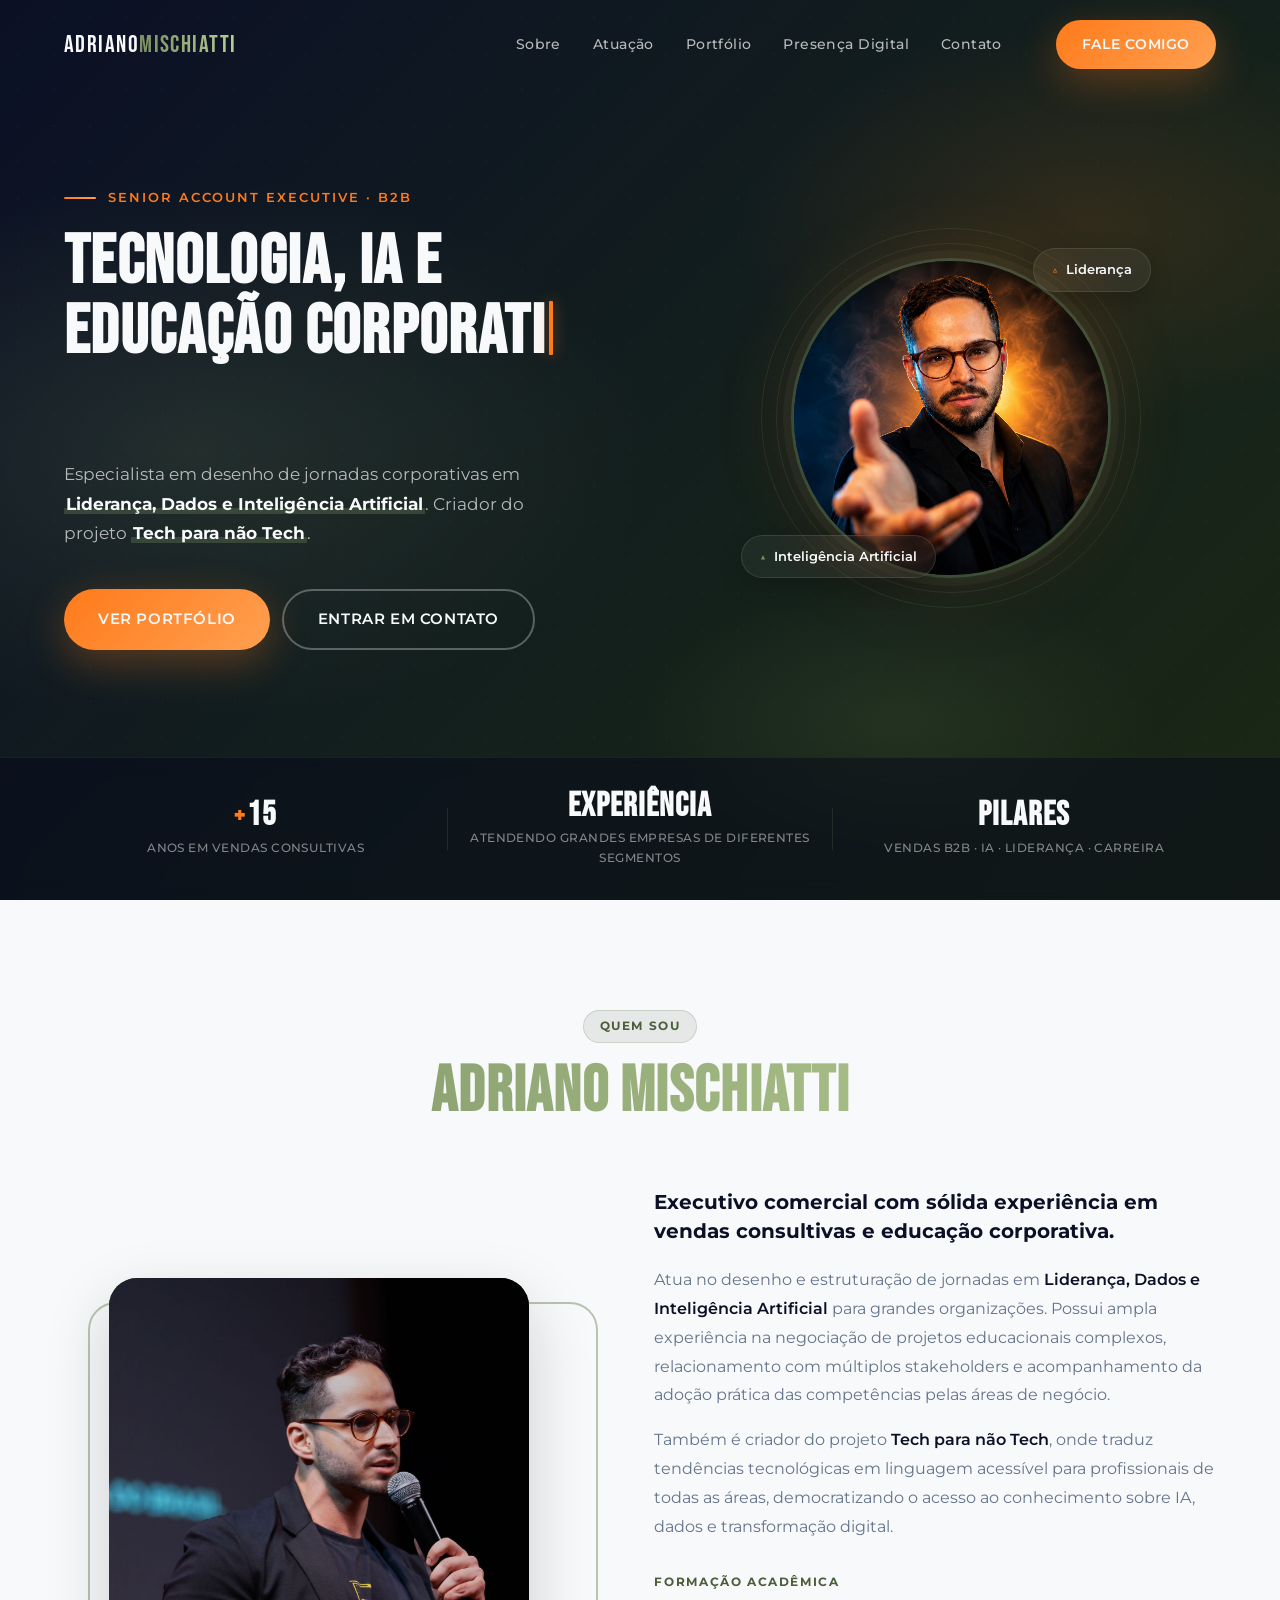
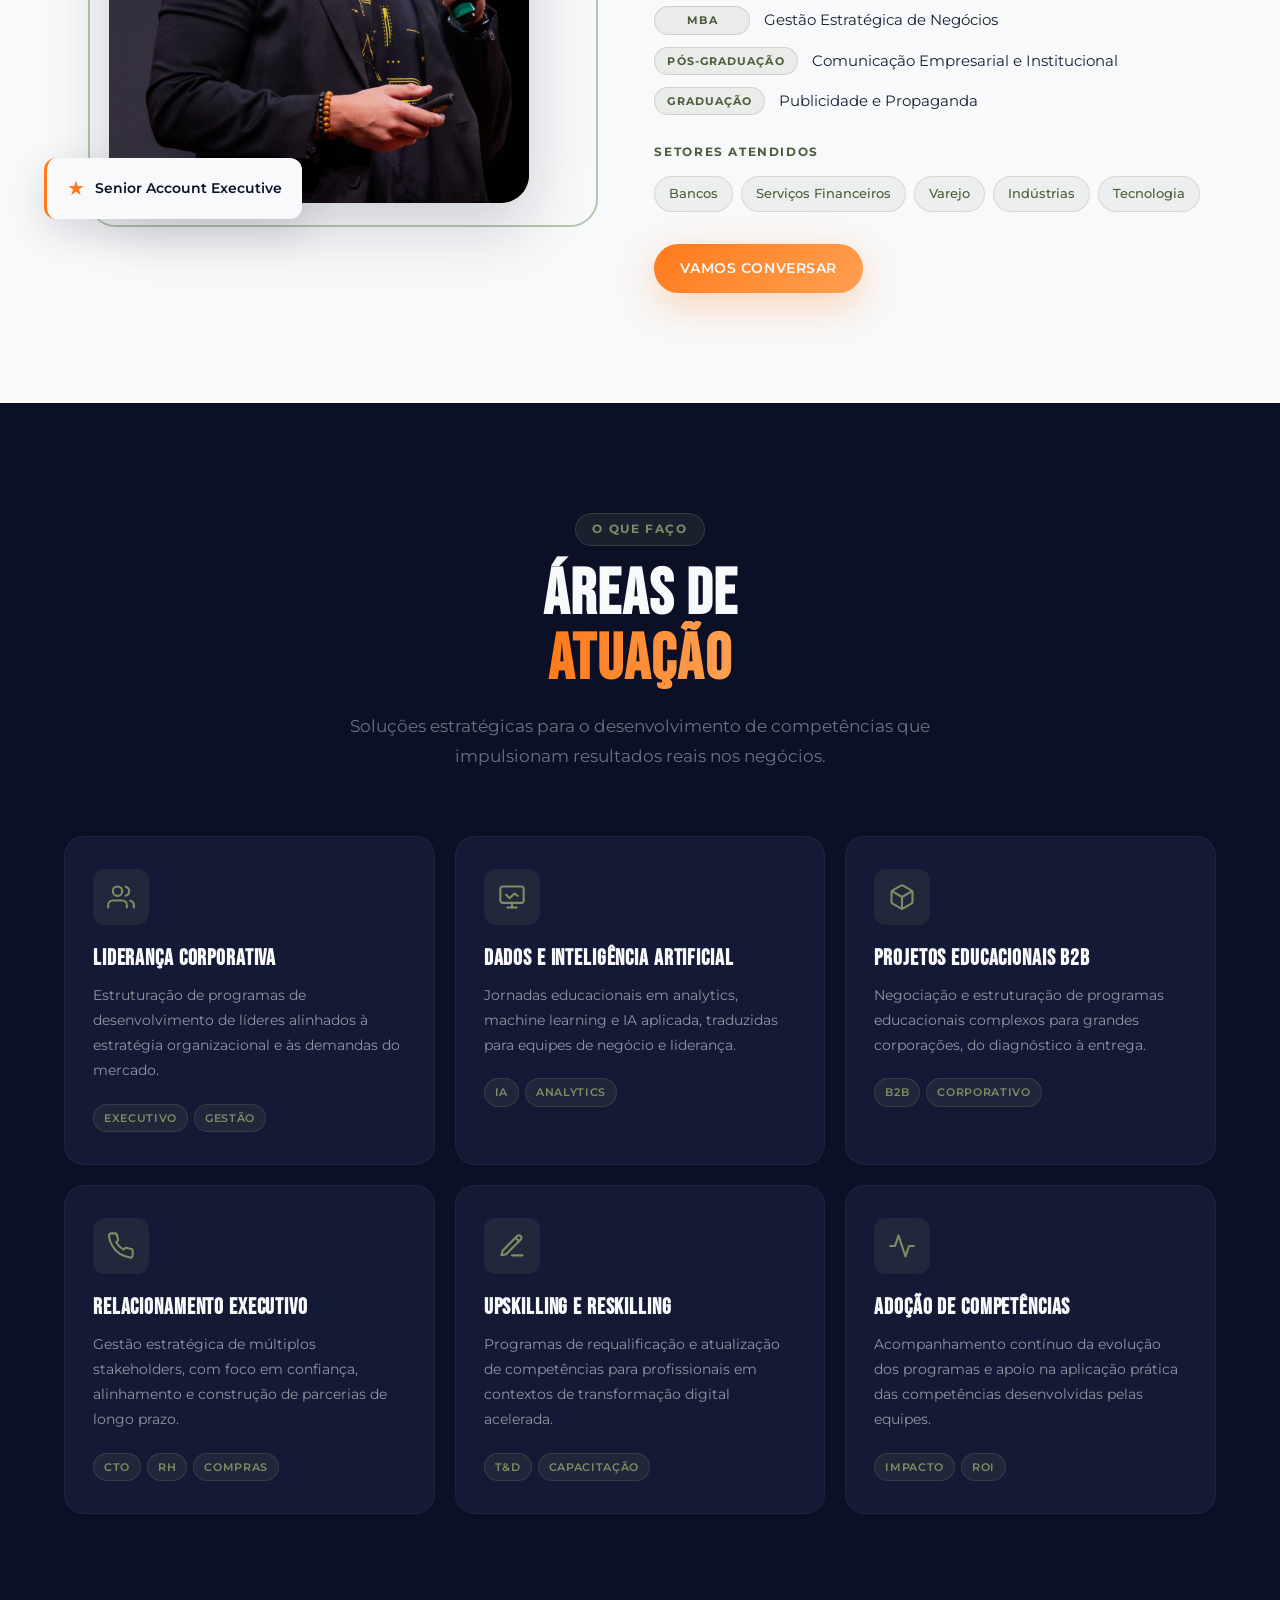
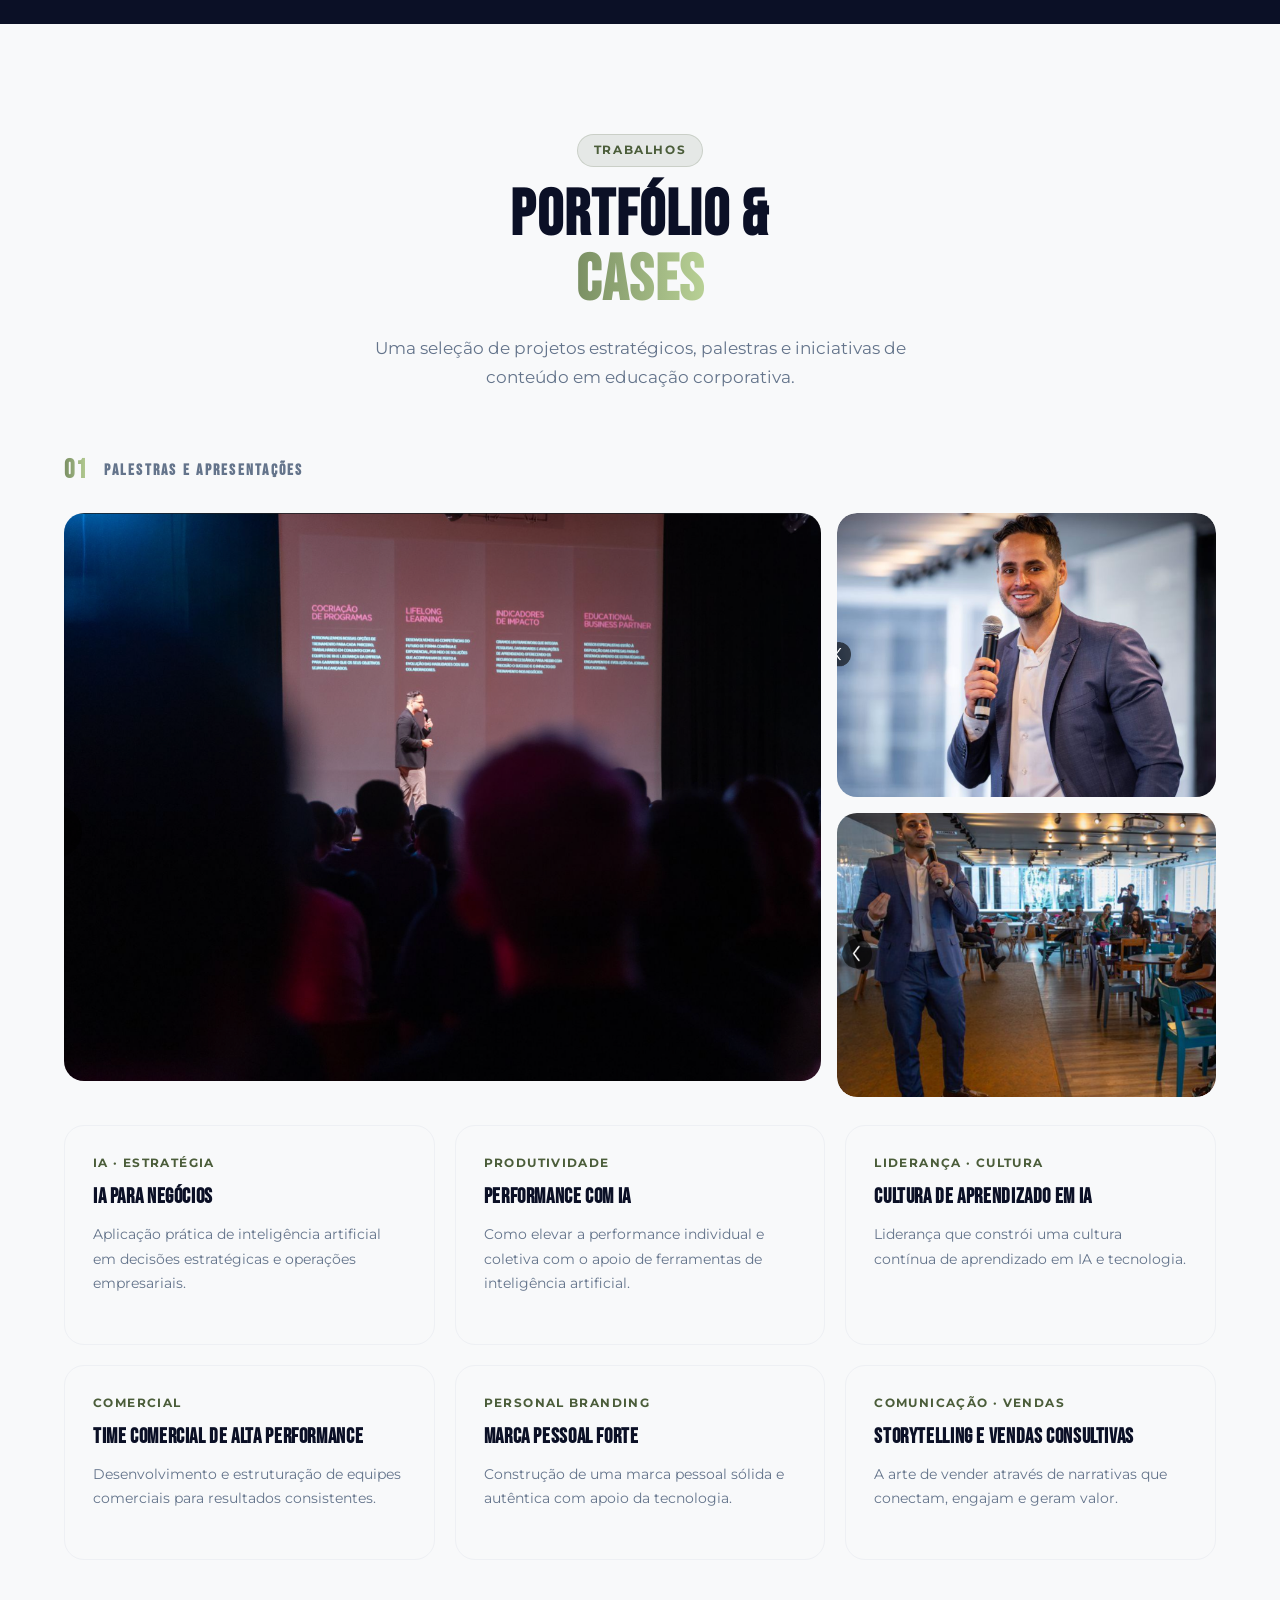
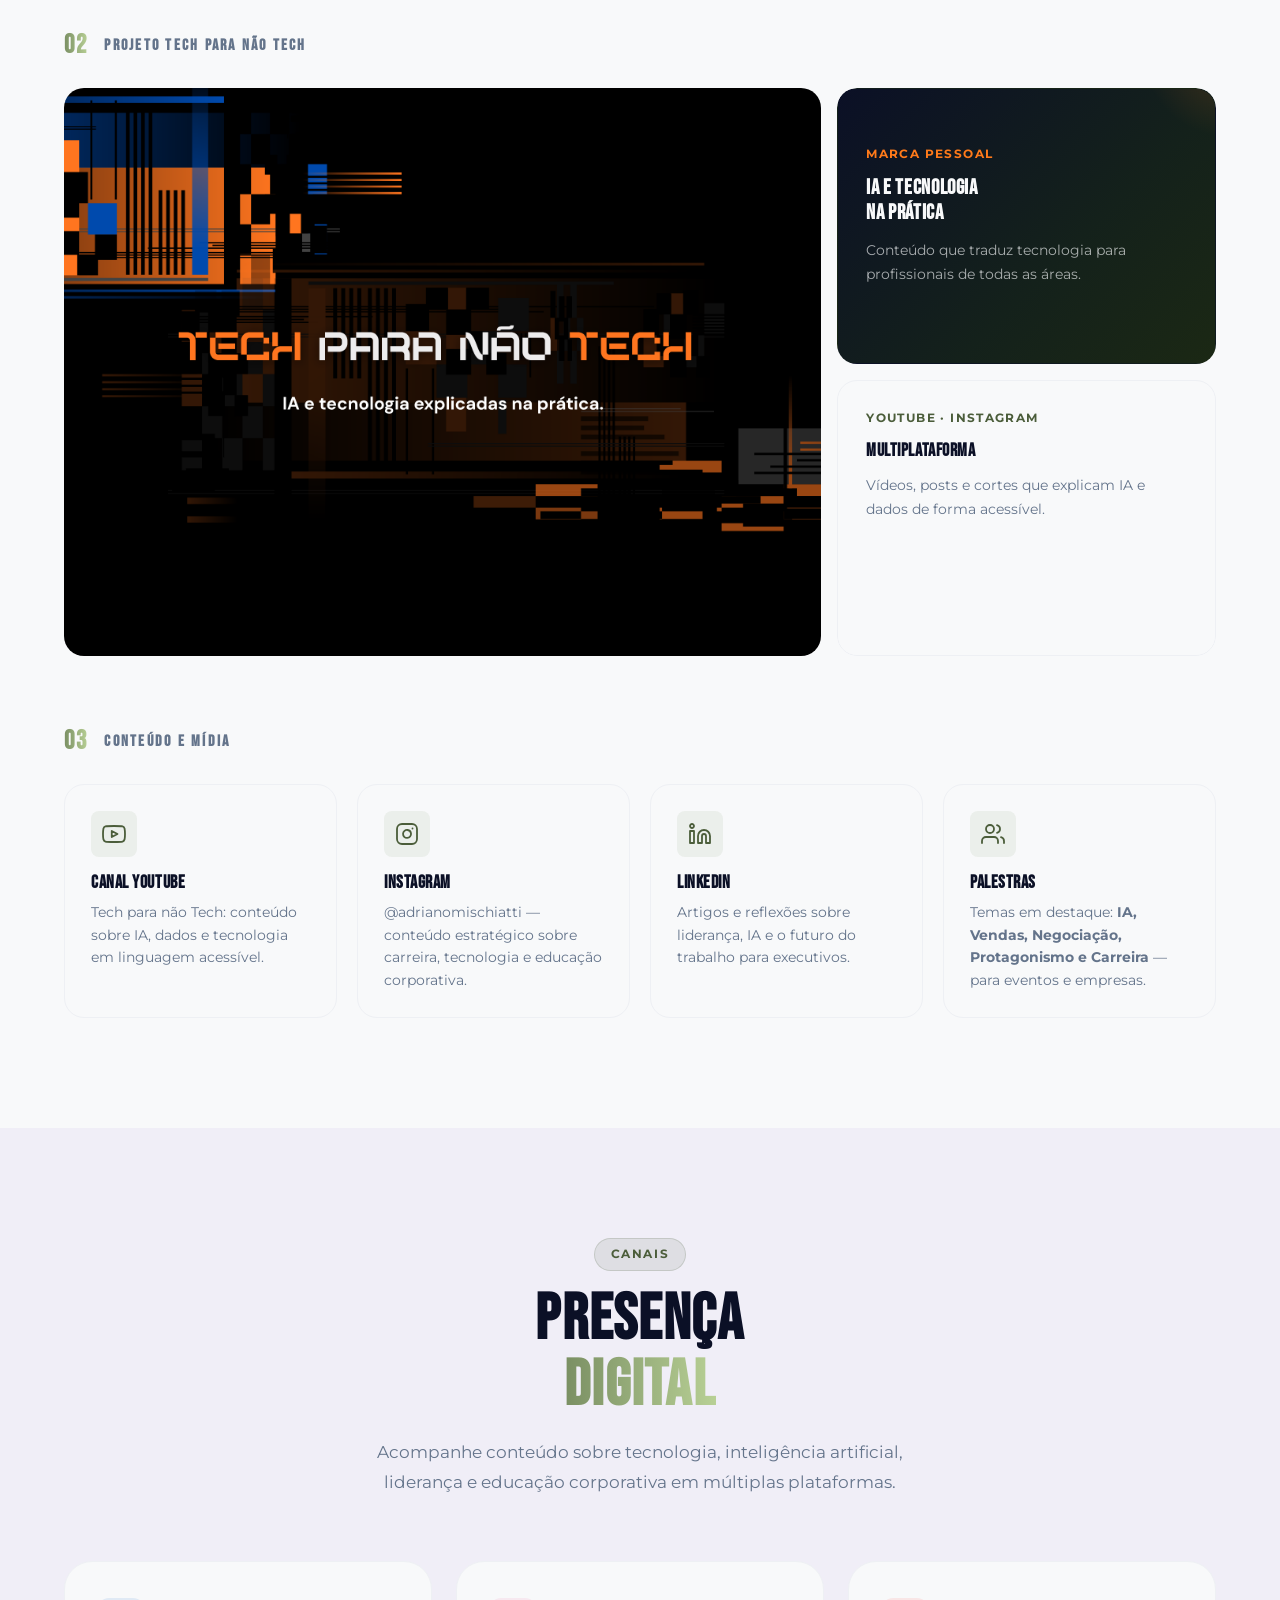
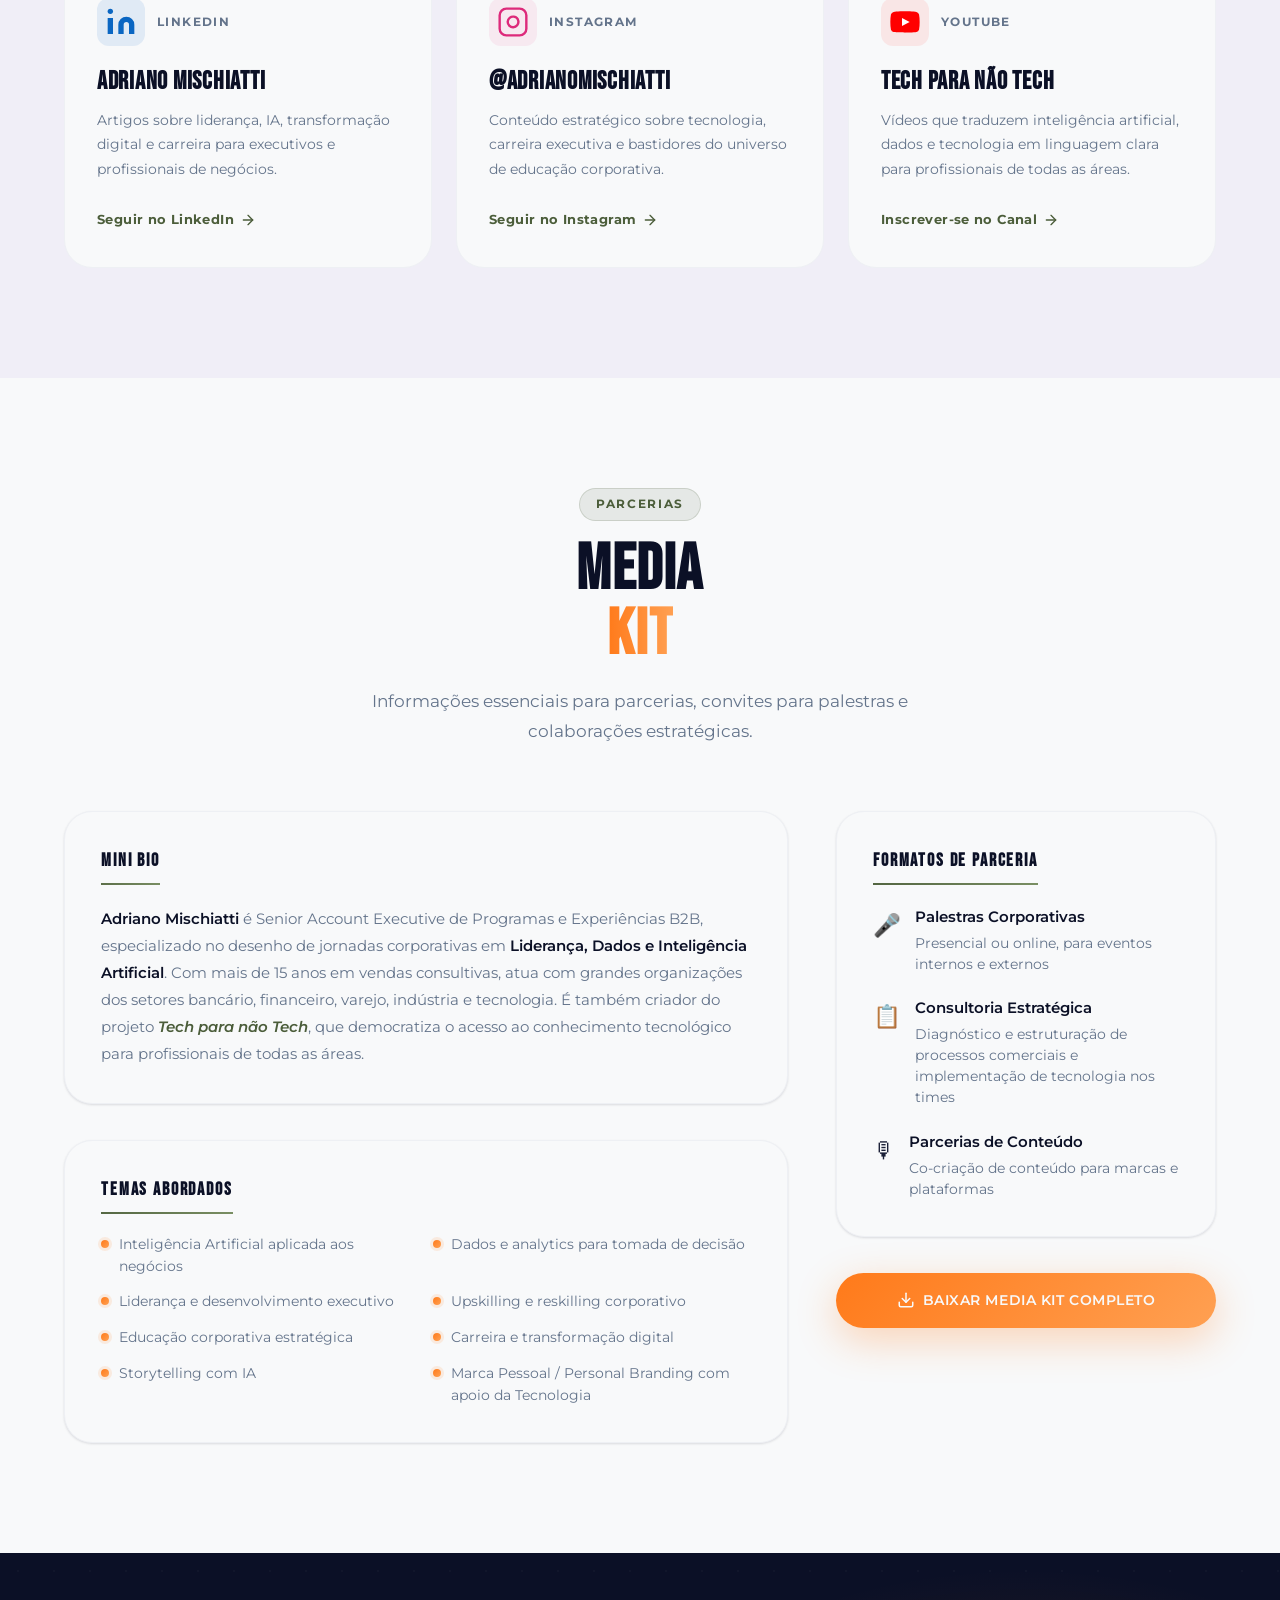
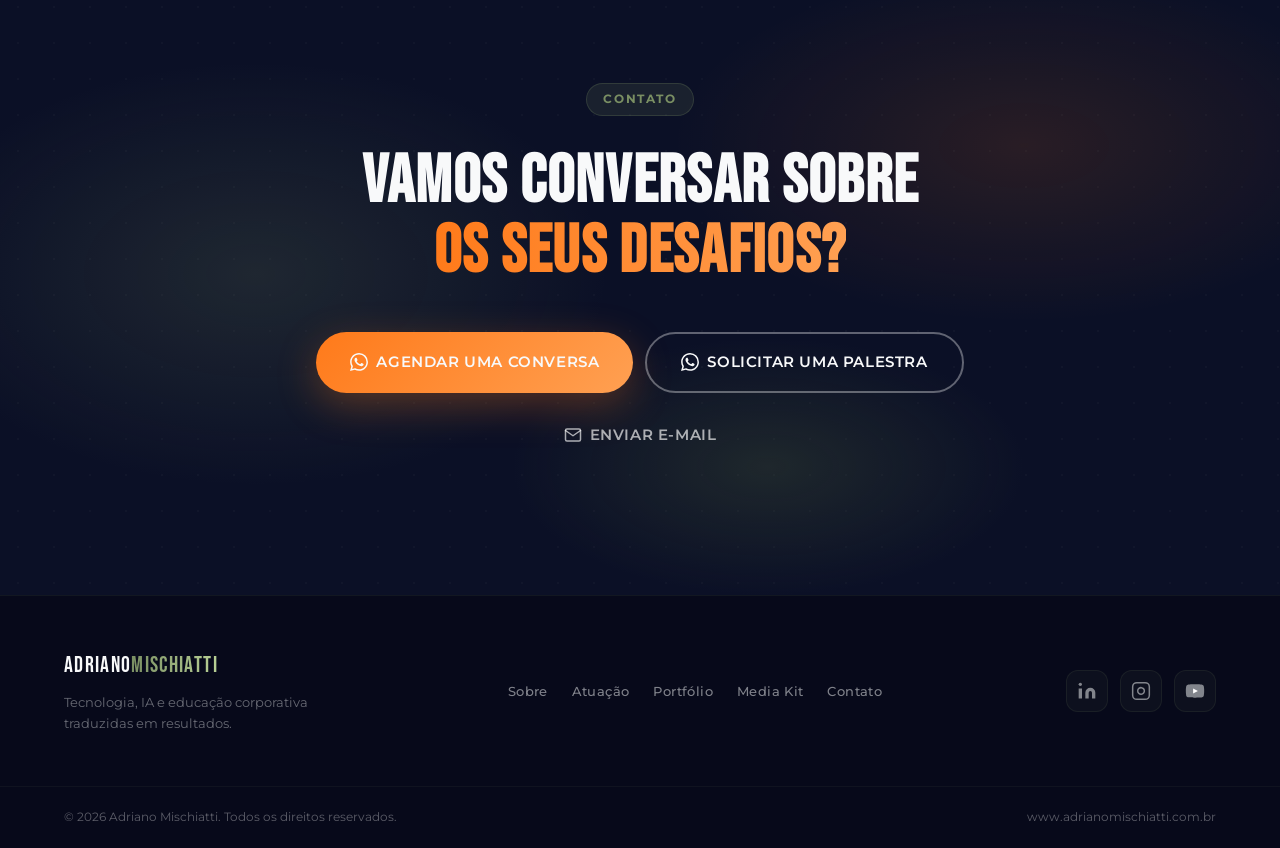
==== commit 13b72512: "Add typewriter effect to hero title with blinking cursor" ====
--- a/index.html
+++ b/index.html
@@ -69,9 +69,11 @@
 
         <div class="hero-content fade-in">
           <p class="hero-eyebrow">Senior Account Executive · B2B</p>
-          <h1 class="hero-title">
-            Tecnologia, IA e<br />educação corporativa<br />
-            <span class="hero-title-accent">traduzidas em resultados.</span>
+          <h1 class="hero-title" data-typewriter aria-label="Tecnologia, IA e educação corporativa traduzidas em resultados.">
+            <span class="tw-line">Tecnologia, IA e</span>
+            <span class="tw-line">educação corporativa</span>
+            <span class="tw-line hero-title-accent">traduzidas em resultados.</span>
+            <span class="tw-cursor" aria-hidden="true"></span>
           </h1>
           <p class="hero-subtitle">
             Especialista em desenho de jornadas corporativas em <strong>Liderança, Dados e Inteligência Artificial</strong>. Criador do projeto <strong>Tech para não Tech</strong>.
@@ -468,7 +470,7 @@
             </div>
           </a>
 
-          <a href="https://www.youtube.com/@techparanaotec" target="_blank" rel="noopener noreferrer" class="social-card social-card-youtube reveal reveal-delay-2" aria-label="YouTube Tech para não Tech">
+          <a href="https://www.youtube.com/@techparanaotech" target="_blank" rel="noopener noreferrer" class="social-card social-card-youtube reveal reveal-delay-2" aria-label="YouTube Tech para não Tech">
             <div class="social-card-header">
               <div class="social-card-logo" aria-hidden="true">
                 <svg width="32" height="32" viewBox="0 0 24 24" fill="currentColor"><path d="M22.54 6.42a2.78 2.78 0 0 0-1.95-1.96C18.88 4 12 4 12 4s-6.88 0-8.59.46a2.78 2.78 0 0 0-1.95 1.96A29 29 0 0 0 1 12a29 29 0 0 0 .46 5.58A2.78 2.78 0 0 0 3.41 19.54C5.12 20 12 20 12 20s6.88 0 8.59-.46a2.78 2.78 0 0 0 1.95-1.96A29 29 0 0 0 23 12a29 29 0 0 0-.46-5.58z"/><polygon points="9.75 15.02 15.5 12 9.75 8.98 9.75 15.02" fill="white"/></svg>
@@ -646,7 +648,7 @@
         <a href="https://www.instagram.com/adrianomischiatti" target="_blank" rel="noopener noreferrer" aria-label="Instagram">
           <svg width="20" height="20" viewBox="0 0 24 24" fill="none" stroke="currentColor" stroke-width="1.8" aria-hidden="true"><rect x="2" y="2" width="20" height="20" rx="5" ry="5"/><path d="M16 11.37A4 4 0 1 1 12.63 8 4 4 0 0 1 16 11.37z"/><line x1="17.5" y1="6.5" x2="17.51" y2="6.5"/></svg>
         </a>
-        <a href="https://www.youtube.com/@techparanaotec" target="_blank" rel="noopener noreferrer" aria-label="YouTube – Tech para não Tech">
+        <a href="https://www.youtube.com/@techparanaotech" target="_blank" rel="noopener noreferrer" aria-label="YouTube – Tech para não Tech">
           <svg width="20" height="20" viewBox="0 0 24 24" fill="currentColor" aria-hidden="true"><path d="M22.54 6.42a2.78 2.78 0 0 0-1.95-1.96C18.88 4 12 4 12 4s-6.88 0-8.59.46a2.78 2.78 0 0 0-1.95 1.96A29 29 0 0 0 1 12a29 29 0 0 0 .46 5.58A2.78 2.78 0 0 0 3.41 19.54C5.12 20 12 20 12 20s6.88 0 8.59-.46a2.78 2.78 0 0 0 1.95-1.96A29 29 0 0 0 23 12a29 29 0 0 0-.46-5.58z"/><polygon points="9.75 15.02 15.5 12 9.75 8.98 9.75 15.02" fill="white"/></svg>
         </a>
       </div>
--- a/style.css
+++ b/style.css
@@ -462,6 +462,33 @@
   background-clip: text;
 }
 
+/* Typewriter Effect */
+.hero-title[data-typewriter] .tw-line {
+  display: block;
+  min-height: 1em;
+}
+
+.tw-cursor {
+  display: inline-block;
+  width: 4px;
+  height: 0.78em;
+  background: var(--orange);
+  margin-left: 0.06em;
+  vertical-align: -0.04em;
+  animation: tw-blink 0.85s step-end infinite;
+  border-radius: 1px;
+  box-shadow: 0 0 14px rgba(255,122,26,.55);
+}
+
+@keyframes tw-blink {
+  0%, 50%    { opacity: 1; }
+  51%, 100%  { opacity: 0; }
+}
+
+@media (prefers-reduced-motion: reduce) {
+  .tw-cursor { display: none; }
+}
+
 .hero-subtitle {
   font-size: 1.0625rem;
   color: rgba(248,249,250,.7);
